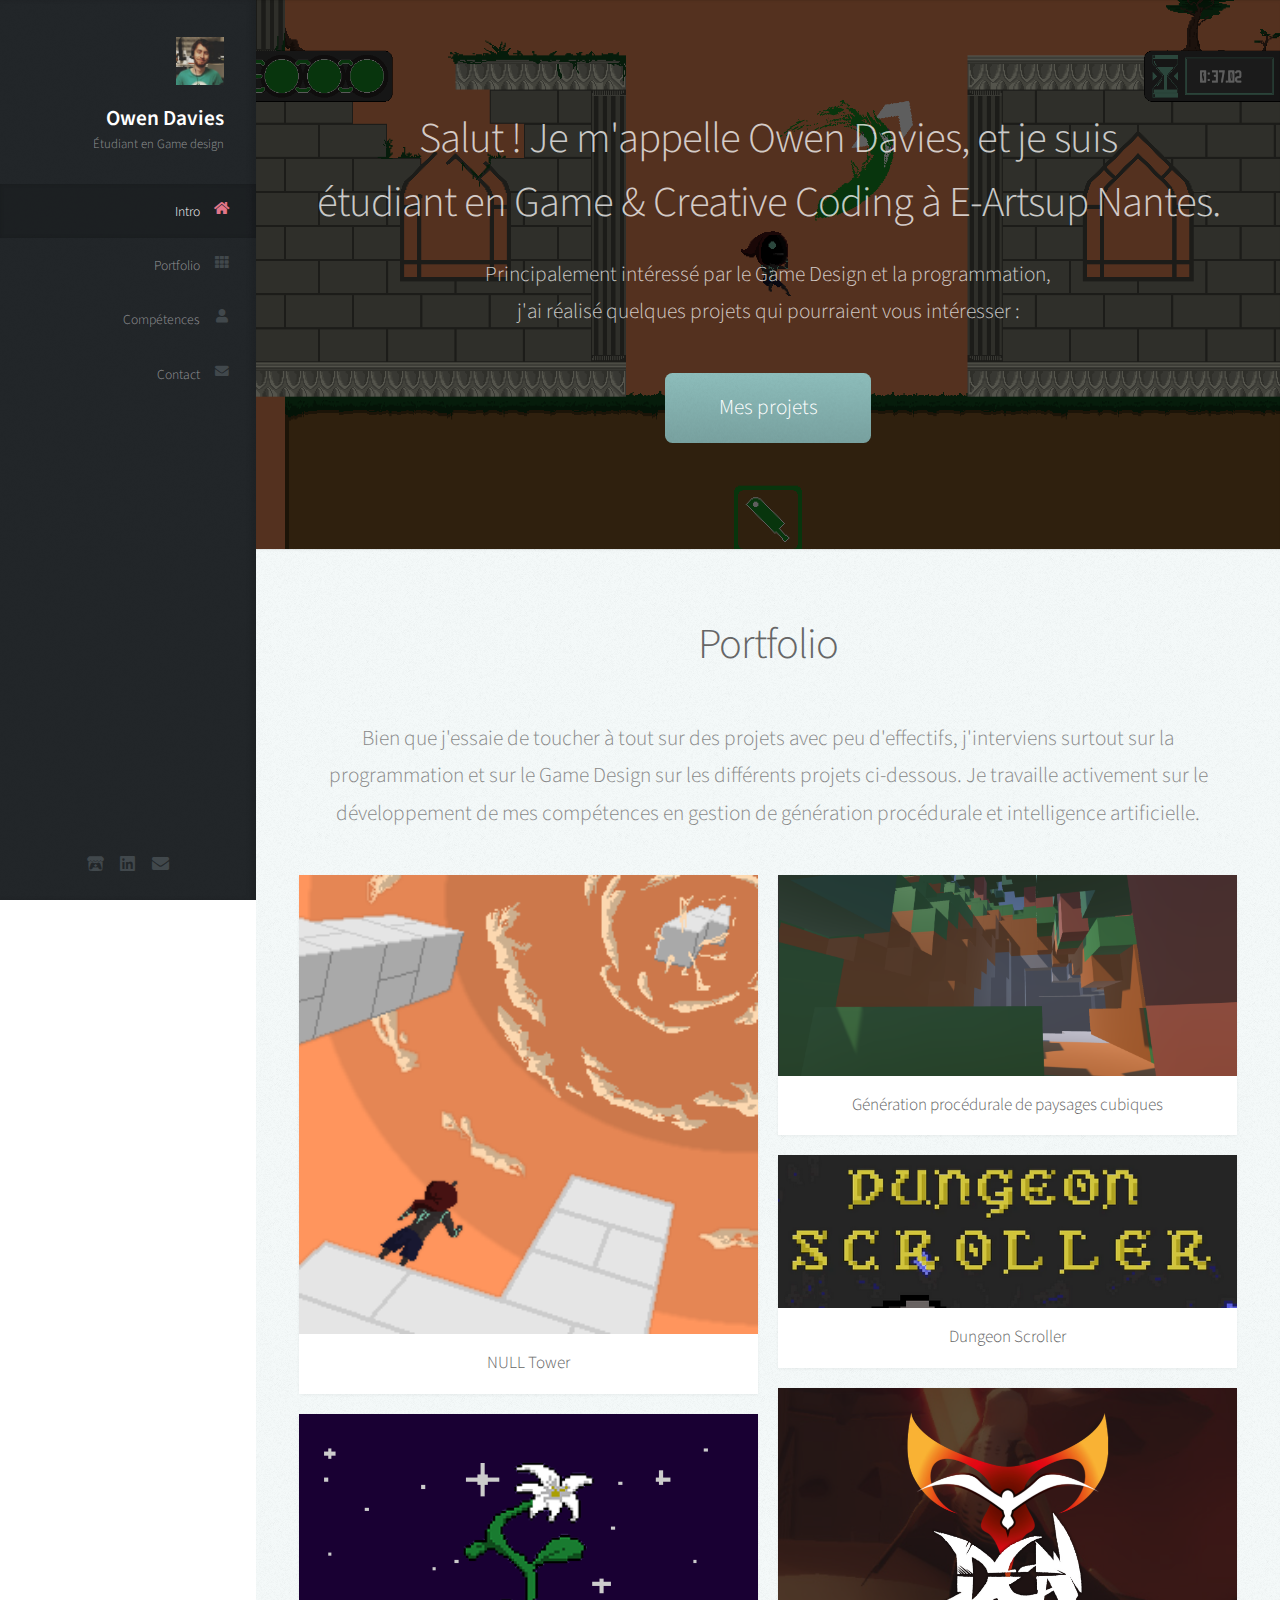
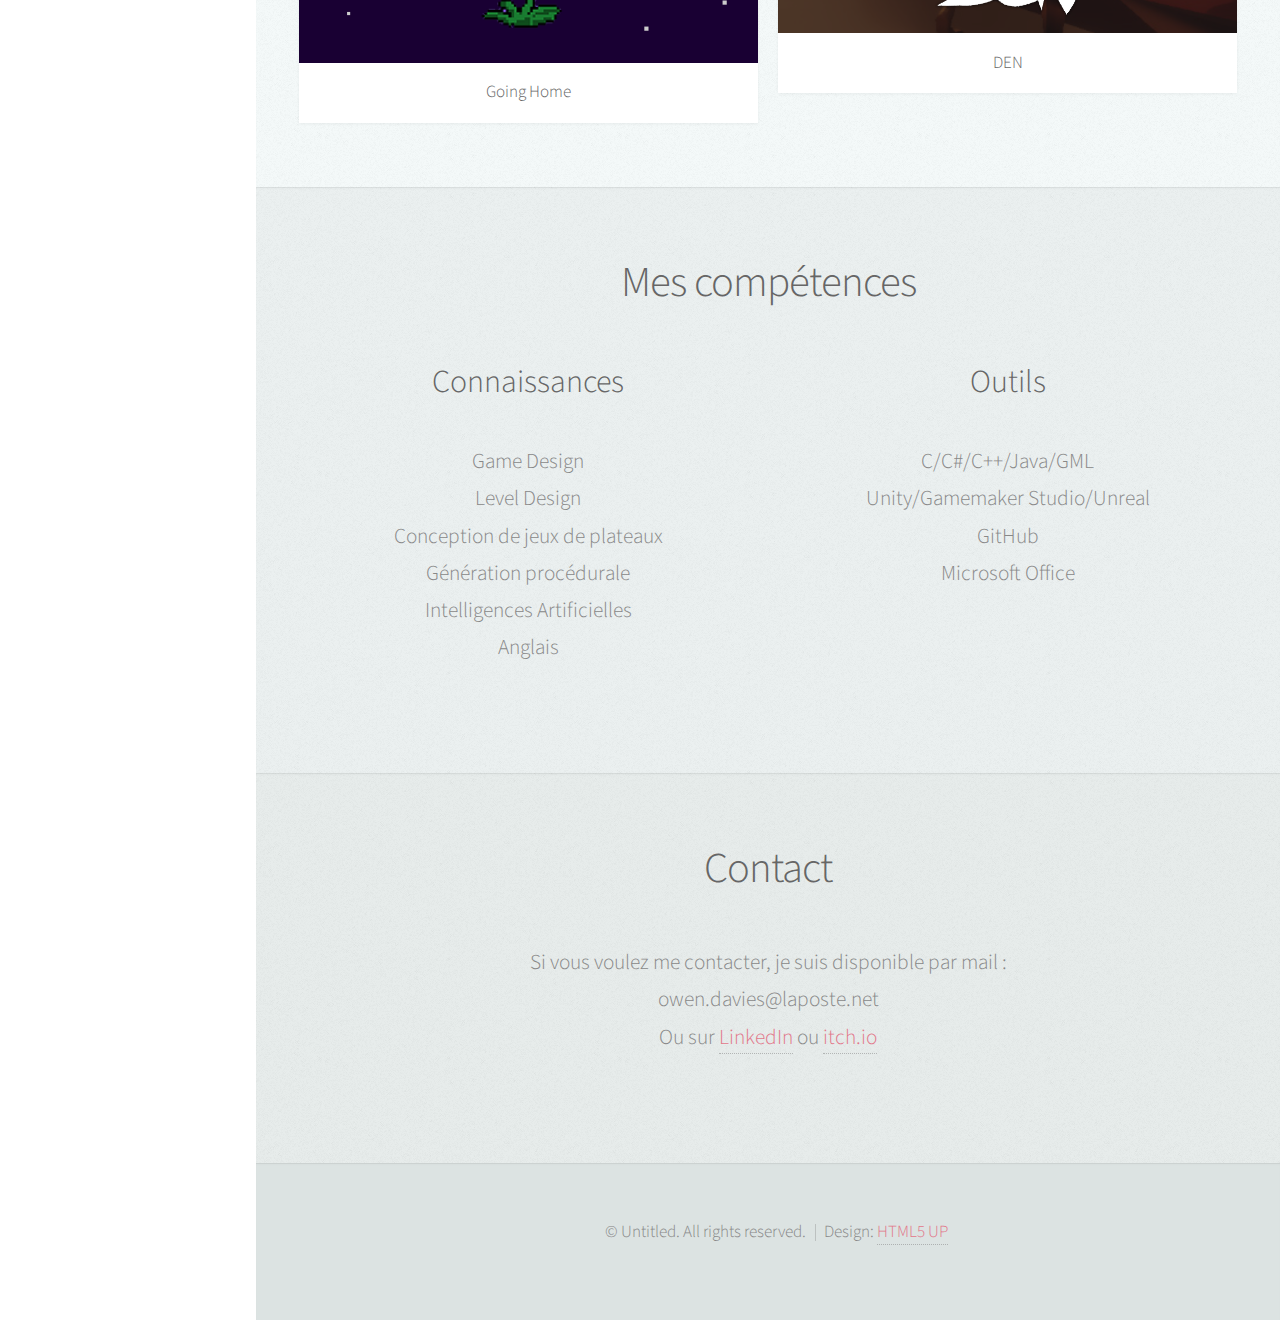
==== index.html @ 582a9fca "Test de commit" ====
<!DOCTYPE HTML>
<!--
	Prologue by HTML5 UP
	html5up.net | @ajlkn
	Free for personal and commercial use under the CCA 3.0 license (html5up.net/license)
-->
<html>
	<head>
		<title>Owen Davies</title>
		<meta charset="utf-8" />
		<meta name="viewport" content="width=device-width, initial-scale=1, user-scalable=no" />
		<link rel="stylesheet" href="assets/css/main.css" />
	</head>
	<body class="is-preload">

		<!-- Header -->
			<div id="header">

				<div class="top">

					<!-- Logo -->
						<div id="logo">
							<span class="image avatar48"><img src="images/avatar.jpg" alt="" /></span>
							<h1 id="title">Owen Davies</h1>
							<p>Étudiant en Game design</p>
						</div>

					<!-- Nav -->
						<nav id="nav">
							<ul>
								<li><a href="#top" id="top-link"><span class="icon solid fa-home">Intro</span></a></li>
								<li><a href="#portfolio" id="portfolio-link"><span class="icon solid fa-th">Portfolio</span></a></li>
								<li><a href="#about" id="about-link"><span class="icon solid fa-user">Compétences</span></a></li>
								<li><a href="#contact" id="contact-link"><span class="icon solid fa-envelope">Contact</span></a></li>
							</ul>
						</nav>

				</div>

				<div class="bottom">

					<!-- Social Icons -->
						<ul class="icons">
							<li><a href="https://scaelin.itch.io/" class="icon brands fa-itch-io"><span class="label">itch.io</span></a></li>
							<li><a href="https://www.linkedin.com/in/owen-davies-36aaa01a2/" class="icon brands fa-linkedin"><span class="label">LinkedIn</span></a></li>
							<li><a href="#contact" class="icon solid fa-envelope"><span class="label">Email</span></a></li>
						</ul>

				</div>

			</div>

		<!-- Main -->
			<div id="main">

				<!-- Intro -->
					<section id="top" class="one dark cover">
						<div class="container">

							<header>
								<h2 class="alt">Salut ! Je m'appelle Owen Davies, et je suis <br /> étudiant en Game & Creative Coding à E-Artsup Nantes.</h2>
								<p>Principalement intéressé par le Game Design et la programmation, <br />
								j'ai réalisé quelques projets qui pourraient vous intéresser :</p>
							</header>

							<footer>
								<a href="#portfolio" class="button scrolly">Mes projets</a>
							</footer>

						</div>
					</section>

				<!-- Portfolio -->
					<section id="portfolio" class="two">
						<div class="container">

							<header>
								<h2>Portfolio</h2>
							</header>

							<p>Bien que j'essaie de toucher à tout sur des projets avec peu d'effectifs, j'interviens surtout sur la programmation et sur le Game Design sur les différents projets ci-dessous. Je travaille activement sur le développement de mes compétences en gestion de génération procédurale et intelligence artificielle.</p>

							<div class="row">
								<div class="col-6 col-12-mobile">
									<article class="item">
										<a href="nulltower.html" class="image fit"><img src="images/ntp.png" alt="" /></a>
										<header>
											<h3>NULL Tower</h3>
										</header>
									</article>
									<article class="item">
										<a href="goinghome.html" class="image fit"><img src="images/goinghomemain.png" alt="" /></a>
										<header>
											<h3>Going Home</h3>
										</header>
									</article>
								</div>
								<div class="col-6 col-12-mobile">
									<article class="item">
										<a href="procgen.html" class="image fit"><img src="images/procgen/final3.png" alt="" /></a>
										<header>
											<h3>Génération procédurale de paysages cubiques</h3>
										</header>
									</article>
									<article class="item">
										<a href="dungeonscroller.html#" class="image fit"><img src="images/dungeonscrollermain.png" alt="" /></a>
										<header>
											<h3>Dungeon Scroller</h3>
										</header>
									</article>
									<article class="item">
										<a href="den.html" class="image fit"><img src="images/den/den title.png" alt="" /></a>
										<header>
											<h3>DEN</h3>
										</header>
									</article>
								</div>
							</div>

						</div>
					</section>

				<!-- About Me -->
					<section id="about" class="three">
						<div class="container">

							<header>
								<h2>Mes compétences</h2>
							</header>

							<div class="row">
								<div class="col-6 col-12-mobile">
									<h3>Connaissances</h3>
									<br />
									<p>
										Game Design
										<br />
										Level Design
										<br />
										Conception de jeux de plateaux
										<br />
										Génération procédurale
										<br />
										Intelligences Artificielles
										<br />
										Anglais
									</p>

								</div>
								<div class="col-6 col-12-mobile">
									<h3>Outils</h3>
									<br />
									<p>
										C/C#/C++/Java/GML
										<br />
										Unity/Gamemaker Studio/Unreal
										<br />
										GitHub
										<br />
										Microsoft Office
									</p>

								</div>
							</div>

							
						</div>
					</section>

				<!-- Contact -->
					<section id="contact" class="four">
						<div class="container">

							<header>
								<h2>Contact</h2>
							</header>

							<p>Si vous voulez me contacter, je suis disponible par mail :
								<br />
								owen.davies@laposte.net
								<br />
								Ou sur <a href="https://www.linkedin.com/in/owen-davies-36aaa01a2/">LinkedIn</a> ou <a href="https://scaelin.itch.io/">itch.io</a>
							</p>

						</div>
					</section>

			</div>

		<!-- Footer -->
			<div id="footer">

				<!-- Copyright -->
					<ul class="copyright">
						<li>&copy; Untitled. All rights reserved.</li><li>Design: <a href="http://html5up.net">HTML5 UP</a></li>
					</ul>

			</div>

		<!-- Scripts -->
			<script src="assets/js/jquery.min.js"></script>
			<script src="assets/js/jquery.scrolly.min.js"></script>
			<script src="assets/js/jquery.scrollex.min.js"></script>
			<script src="assets/js/browser.min.js"></script>
			<script src="assets/js/breakpoints.min.js"></script>
			<script src="assets/js/util.js"></script>
			<script src="assets/js/main.js"></script>

	</body>
</html>
---- assets/css/main.css ----
@import url("fontawesome-all.min.css");
@import url("https://fonts.googleapis.com/css?family=Source+Sans+Pro:300,300italic,400,600");

/*
	Prologue by HTML5 UP
	html5up.net | @ajlkn
	Free for personal and commercial use under the CCA 3.0 license (html5up.net/license)
*/

html, body, div, span, applet, object,
iframe, h1, h2, h3, h4, h5, h6, p, blockquote,
pre, a, abbr, acronym, address, big, cite,
code, del, dfn, em, img, ins, kbd, q, s, samp,
small, strike, strong, sub, sup, tt, var, b,
u, i, center, dl, dt, dd, ol, ul, li, fieldset,
form, label, legend, table, caption, tbody,
tfoot, thead, tr, th, td, article, aside,
canvas, details, embed, figure, figcaption,
footer, header, hgroup, menu, nav, output, ruby,
section, summary, time, mark, audio, video {
	margin: 0;
	padding: 0;
	border: 0;
	font-size: 100%;
	font: inherit;
	vertical-align: baseline;}

article, aside, details, figcaption, figure,
footer, header, hgroup, menu, nav, section {
	display: block;}

body {
	line-height: 1;
}

ol, ul {
	list-style: none;
}

blockquote, q {
	quotes: none;
}

	blockquote:before, blockquote:after, q:before, q:after {
		content: '';
		content: none;
	}

table {
	border-collapse: collapse;
	border-spacing: 0;
}

body {
	-webkit-text-size-adjust: none;
}

mark {
	background-color: transparent;
	color: inherit;
}

input::-moz-focus-inner {
	border: 0;
	padding: 0;
}

input, select, textarea {
	-moz-appearance: none;
	-webkit-appearance: none;
	-ms-appearance: none;
	appearance: none;
}

/* Basic */

	html {
		box-sizing: border-box;
	}

	*, *:before, *:after {
		box-sizing: inherit;
	}

	body {
		background: #fff;
		font-family: 'Source Sans Pro', sans-serif;
		font-size: 19pt;
		font-weight: 300;
		line-height: 1.75em;
		color: #888;
	}

		body.is-preload *, body.is-preload *:before, body.is-preload *:after {
			-moz-animation: none !important;
			-webkit-animation: none !important;
			-ms-animation: none !important;
			animation: none !important;
			-moz-transition: none !important;
			-webkit-transition: none !important;
			-ms-transition: none !important;
			transition: none !important;
		}

	input, textarea, select {
		font-family: 'Source Sans Pro', sans-serif;
		font-size: 19pt;
		font-weight: 300;
		line-height: 1.75em;
		color: #888;
	}

	h1, h2, h3, h4, h5, h6 {
		font-weight: 300;
		color: #666;
		line-height: 1.5em;
	}

	h1 a, h2 a, h3 a, h4 a, h5 a, h6 a {
		color: inherit;
		text-decoration: none;
	}

		h1 a strong, h2 a strong, h3 a strong, h4 a strong, h5 a strong, h6 a strong {
			color: #333;
		}

	h2 {
		font-size: 2em;
		letter-spacing: -1px;
	}

		h2.alt {
			color: #888;
		}

			h2.alt strong {
				color: #666;
			}

	h3 {
		font-size: 1.5em;
	}

	header {
		margin: 0 0 2em 0;
	}

		header > p {
			margin: 1em 0 0 0;
		}

	footer {
		margin: 2em 0 0 0;
	}

	strong, b {
		font-weight: 300;
		color: #666;
	}

	em, i {
		font-style: italic;
	}

	a {
		text-decoration: none;
		color: #E27689;
		border-bottom: dotted 1px rgba(128, 128, 128, 0.5);
		-moz-transition: color 0.35s ease-in-out, border-bottom-color 0.35s ease-in-out;
		-webkit-transition: color 0.35s ease-in-out, border-bottom-color 0.35s ease-in-out;
		-ms-transition: color 0.35s ease-in-out, border-bottom-color 0.35s ease-in-out;
		transition: color 0.35s ease-in-out, border-bottom-color 0.35s ease-in-out;
		outline: 0;
	}

		a:hover {
			color:  #d55a3f;
			border-bottom-color: rgba(255, 255, 255, 0);
		}

	sub {
		position: relative;
		top: 0.5em;
		font-size: 0.8em;
	}

	sup {
		position: relative;
		top: -0.5em;
		font-size: 0.8em;
	}

	hr {
		border: 0;
		border-top: solid 1px #ddd;
	}

	blockquote {
		border-left: solid 0.5em #ddd;
		padding: 1em 0 1em 2em;
		font-style: italic;
	}

	p, ul, ol, dl, table {
		margin-bottom: 2em;
	}

	br.clear {
		clear: both;
	}

/* Container */

	.container {
		margin: 0 auto;
		max-width: 100%;
		width: 1400px;
	}

		@media screen and (min-width: 961px) and (max-width: 1880px) {

			.container {
				width: 1200px;
			}

		}

		@media screen and (min-width: 961px) and (max-width: 1620px) {

			.container {
				width: 960px;
			}

		}

		@media screen and (min-width: 961px) and (max-width: 1320px) {

			.container {
				width: 100%;
			}

		}

		@media screen and (max-width: 960px) {

			.container {
				width: 100%;
			}

		}

		@media screen and (max-width: 736px) {

			.container {
				width: 100%;
			}

		}

/* Row */

	.row {
		display: flex;
		flex-wrap: wrap;
		box-sizing: border-box;
		align-items: stretch;
	}

		.row > * {
			box-sizing: border-box;
		}

		.row.gtr-uniform > * > :last-child {
			margin-bottom: 0;
		}

		.row.aln-left {
			justify-content: flex-start;
		}

		.row.aln-center {
			justify-content: center;
		}

		.row.aln-right {
			justify-content: flex-end;
		}

		.row.aln-top {
			align-items: flex-start;
		}

		.row.aln-middle {
			align-items: center;
		}

		.row.aln-bottom {
			align-items: flex-end;
		}

		.row > .imp {
			order: -1;
		}

		.row > .col-1 {
			width: 8.33333%;
		}

		.row > .off-1 {
			margin-left: 8.33333%;
		}

		.row > .col-2 {
			width: 16.66667%;
		}

		.row > .off-2 {
			margin-left: 16.66667%;
		}

		.row > .col-3 {
			width: 25%;
		}

		.row > .off-3 {
			margin-left: 25%;
		}

		.row > .col-4 {
			width: 33.33333%;
		}

		.row > .off-4 {
			margin-left: 33.33333%;
		}

		.row > .col-5 {
			width: 41.66667%;
		}

		.row > .off-5 {
			margin-left: 41.66667%;
		}

		.row > .col-6 {
			width: 50%;
		}

		.row > .off-6 {
			margin-left: 50%;
		}

		.row > .col-7 {
			width: 58.33333%;
		}

		.row > .off-7 {
			margin-left: 58.33333%;
		}

		.row > .col-8 {
			width: 66.66667%;
		}

		.row > .off-8 {
			margin-left: 66.66667%;
		}

		.row > .col-9 {
			width: 75%;
		}

		.row > .off-9 {
			margin-left: 75%;
		}

		.row > .col-10 {
			width: 83.33333%;
		}

		.row > .off-10 {
			margin-left: 83.33333%;
		}

		.row > .col-11 {
			width: 91.66667%;
		}

		.row > .off-11 {
			margin-left: 91.66667%;
		}

		.row > .col-12 {
			width: 100%;
		}

		.row > .off-12 {
			margin-left: 100%;
		}

		.row.gtr-0 {
			margin-top: 0px;
			margin-left: 0px;
		}

			.row.gtr-0 > * {
				padding: 0px 0 0 0px;
			}

			.row.gtr-0.gtr-uniform {
				margin-top: 0px;
			}

				.row.gtr-0.gtr-uniform > * {
					padding-top: 0px;
				}

		.row.gtr-25 {
			margin-top: -10px;
			margin-left: -10px;
		}

			.row.gtr-25 > * {
				padding: 10px 0 0 10px;
			}

			.row.gtr-25.gtr-uniform {
				margin-top: -10px;
			}

				.row.gtr-25.gtr-uniform > * {
					padding-top: 10px;
				}

		.row.gtr-50 {
			margin-top: -20px;
			margin-left: -20px;
		}

			.row.gtr-50 > * {
				padding: 20px 0 0 20px;
			}

			.row.gtr-50.gtr-uniform {
				margin-top: -20px;
			}

				.row.gtr-50.gtr-uniform > * {
					padding-top: 20px;
				}

		.row {
			margin-top: -40px;
			margin-left: -40px;
		}

			.row > * {
				padding: 40px 0 0 40px;
			}

			.row.gtr-uniform {
				margin-top: -40px;
			}

				.row.gtr-uniform > * {
					padding-top: 40px;
				}

		.row.gtr-150 {
			margin-top: -60px;
			margin-left: -60px;
		}

			.row.gtr-150 > * {
				padding: 60px 0 0 60px;
			}

			.row.gtr-150.gtr-uniform {
				margin-top: -60px;
			}

				.row.gtr-150.gtr-uniform > * {
					padding-top: 60px;
				}

		.row.gtr-200 {
			margin-top: -80px;
			margin-left: -80px;
		}

			.row.gtr-200 > * {
				padding: 80px 0 0 80px;
			}

			.row.gtr-200.gtr-uniform {
				margin-top: -80px;
			}

				.row.gtr-200.gtr-uniform > * {
					padding-top: 80px;
				}

		@media screen and (min-width: 961px) and (max-width: 1880px) {

			.row {
				display: flex;
				flex-wrap: wrap;
				box-sizing: border-box;
				align-items: stretch;
			}

				.row > * {
					box-sizing: border-box;
				}

				.row.gtr-uniform > * > :last-child {
					margin-bottom: 0;
				}

				.row.aln-left {
					justify-content: flex-start;
				}

				.row.aln-center {
					justify-content: center;
				}

				.row.aln-right {
					justify-content: flex-end;
				}

				.row.aln-top {
					align-items: flex-start;
				}

				.row.aln-middle {
					align-items: center;
				}

				.row.aln-bottom {
					align-items: flex-end;
				}

				.row > .imp-wide {
					order: -1;
				}

				.row > .col-1-wide {
					width: 8.33333%;
				}

				.row > .off-1-wide {
					margin-left: 8.33333%;
				}

				.row > .col-2-wide {
					width: 16.66667%;
				}

				.row > .off-2-wide {
					margin-left: 16.66667%;
				}

				.row > .col-3-wide {
					width: 25%;
				}

				.row > .off-3-wide {
					margin-left: 25%;
				}

				.row > .col-4-wide {
					width: 33.33333%;
				}

				.row > .off-4-wide {
					margin-left: 33.33333%;
				}

				.row > .col-5-wide {
					width: 41.66667%;
				}

				.row > .off-5-wide {
					margin-left: 41.66667%;
				}

				.row > .col-6-wide {
					width: 50%;
				}

				.row > .off-6-wide {
					margin-left: 50%;
				}

				.row > .col-7-wide {
					width: 58.33333%;
				}

				.row > .off-7-wide {
					margin-left: 58.33333%;
				}

				.row > .col-8-wide {
					width: 66.66667%;
				}

				.row > .off-8-wide {
					margin-left: 66.66667%;
				}

				.row > .col-9-wide {
					width: 75%;
				}

				.row > .off-9-wide {
					margin-left: 75%;
				}

				.row > .col-10-wide {
					width: 83.33333%;
				}

				.row > .off-10-wide {
					margin-left: 83.33333%;
				}

				.row > .col-11-wide {
					width: 91.66667%;
				}

				.row > .off-11-wide {
					margin-left: 91.66667%;
				}

				.row > .col-12-wide {
					width: 100%;
				}

				.row > .off-12-wide {
					margin-left: 100%;
				}

				.row.gtr-0 {
					margin-top: 0px;
					margin-left: 0px;
				}

					.row.gtr-0 > * {
						padding: 0px 0 0 0px;
					}

					.row.gtr-0.gtr-uniform {
						margin-top: 0px;
					}

						.row.gtr-0.gtr-uniform > * {
							padding-top: 0px;
						}

				.row.gtr-25 {
					margin-top: -10px;
					margin-left: -10px;
				}

					.row.gtr-25 > * {
						padding: 10px 0 0 10px;
					}

					.row.gtr-25.gtr-uniform {
						margin-top: -10px;
					}

						.row.gtr-25.gtr-uniform > * {
							padding-top: 10px;
						}

				.row.gtr-50 {
					margin-top: -20px;
					margin-left: -20px;
				}

					.row.gtr-50 > * {
						padding: 20px 0 0 20px;
					}

					.row.gtr-50.gtr-uniform {
						margin-top: -20px;
					}

						.row.gtr-50.gtr-uniform > * {
							padding-top: 20px;
						}

				.row {
					margin-top: -40px;
					margin-left: -40px;
				}

					.row > * {
						padding: 40px 0 0 40px;
					}

					.row.gtr-uniform {
						margin-top: -40px;
					}

						.row.gtr-uniform > * {
							padding-top: 40px;
						}

				.row.gtr-150 {
					margin-top: -60px;
					margin-left: -60px;
				}

					.row.gtr-150 > * {
						padding: 60px 0 0 60px;
					}

					.row.gtr-150.gtr-uniform {
						margin-top: -60px;
					}

						.row.gtr-150.gtr-uniform > * {
							padding-top: 60px;
						}

				.row.gtr-200 {
					margin-top: -80px;
					margin-left: -80px;
				}

					.row.gtr-200 > * {
						padding: 80px 0 0 80px;
					}

					.row.gtr-200.gtr-uniform {
						margin-top: -80px;
					}

						.row.gtr-200.gtr-uniform > * {
							padding-top: 80px;
						}

		}

		@media screen and (min-width: 961px) and (max-width: 1620px) {

			.row {
				display: flex;
				flex-wrap: wrap;
				box-sizing: border-box;
				align-items: stretch;
			}

				.row > * {
					box-sizing: border-box;
				}

				.row.gtr-uniform > * > :last-child {
					margin-bottom: 0;
				}

				.row.aln-left {
					justify-content: flex-start;
				}

				.row.aln-center {
					justify-content: center;
				}

				.row.aln-right {
					justify-content: flex-end;
				}

				.row.aln-top {
					align-items: flex-start;
				}

				.row.aln-middle {
					align-items: center;
				}

				.row.aln-bottom {
					align-items: flex-end;
				}

				.row > .imp-normal {
					order: -1;
				}

				.row > .col-1-normal {
					width: 8.33333%;
				}

				.row > .off-1-normal {
					margin-left: 8.33333%;
				}

				.row > .col-2-normal {
					width: 16.66667%;
				}

				.row > .off-2-normal {
					margin-left: 16.66667%;
				}

				.row > .col-3-normal {
					width: 25%;
				}

				.row > .off-3-normal {
					margin-left: 25%;
				}

				.row > .col-4-normal {
					width: 33.33333%;
				}

				.row > .off-4-normal {
					margin-left: 33.33333%;
				}

				.row > .col-5-normal {
					width: 41.66667%;
				}

				.row > .off-5-normal {
					margin-left: 41.66667%;
				}

				.row > .col-6-normal {
					width: 50%;
				}

				.row > .off-6-normal {
					margin-left: 50%;
				}

				.row > .col-7-normal {
					width: 58.33333%;
				}

				.row > .off-7-normal {
					margin-left: 58.33333%;
				}

				.row > .col-8-normal {
					width: 66.66667%;
				}

				.row > .off-8-normal {
					margin-left: 66.66667%;
				}

				.row > .col-9-normal {
					width: 75%;
				}

				.row > .off-9-normal {
					margin-left: 75%;
				}

				.row > .col-10-normal {
					width: 83.33333%;
				}

				.row > .off-10-normal {
					margin-left: 83.33333%;
				}

				.row > .col-11-normal {
					width: 91.66667%;
				}

				.row > .off-11-normal {
					margin-left: 91.66667%;
				}

				.row > .col-12-normal {
					width: 100%;
				}

				.row > .off-12-normal {
					margin-left: 100%;
				}

				.row.gtr-0 {
					margin-top: 0px;
					margin-left: 0px;
				}

					.row.gtr-0 > * {
						padding: 0px 0 0 0px;
					}

					.row.gtr-0.gtr-uniform {
						margin-top: 0px;
					}

						.row.gtr-0.gtr-uniform > * {
							padding-top: 0px;
						}

				.row.gtr-25 {
					margin-top: -10px;
					margin-left: -10px;
				}

					.row.gtr-25 > * {
						padding: 10px 0 0 10px;
					}

					.row.gtr-25.gtr-uniform {
						margin-top: -10px;
					}

						.row.gtr-25.gtr-uniform > * {
							padding-top: 10px;
						}

				.row.gtr-50 {
					margin-top: -20px;
					margin-left: -20px;
				}

					.row.gtr-50 > * {
						padding: 20px 0 0 20px;
					}

					.row.gtr-50.gtr-uniform {
						margin-top: -20px;
					}

						.row.gtr-50.gtr-uniform > * {
							padding-top: 20px;
						}

				.row {
					margin-top: -40px;
					margin-left: -40px;
				}

					.row > * {
						padding: 40px 0 0 40px;
					}

					.row.gtr-uniform {
						margin-top: -40px;
					}

						.row.gtr-uniform > * {
							padding-top: 40px;
						}

				.row.gtr-150 {
					margin-top: -60px;
					margin-left: -60px;
				}

					.row.gtr-150 > * {
						padding: 60px 0 0 60px;
					}

					.row.gtr-150.gtr-uniform {
						margin-top: -60px;
					}

						.row.gtr-150.gtr-uniform > * {
							padding-top: 60px;
						}

				.row.gtr-200 {
					margin-top: -80px;
					margin-left: -80px;
				}

					.row.gtr-200 > * {
						padding: 80px 0 0 80px;
					}

					.row.gtr-200.gtr-uniform {
						margin-top: -80px;
					}

						.row.gtr-200.gtr-uniform > * {
							padding-top: 80px;
						}

		}

		@media screen and (min-width: 961px) and (max-width: 1320px) {

			.row {
				display: flex;
				flex-wrap: wrap;
				box-sizing: border-box;
				align-items: stretch;
			}

				.row > * {
					box-sizing: border-box;
				}

				.row.gtr-uniform > * > :last-child {
					margin-bottom: 0;
				}

				.row.aln-left {
					justify-content: flex-start;
				}

				.row.aln-center {
					justify-content: center;
				}

				.row.aln-right {
					justify-content: flex-end;
				}

				.row.aln-top {
					align-items: flex-start;
				}

				.row.aln-middle {
					align-items: center;
				}

				.row.aln-bottom {
					align-items: flex-end;
				}

				.row > .imp-narrow {
					order: -1;
				}

				.row > .col-1-narrow {
					width: 8.33333%;
				}

				.row > .off-1-narrow {
					margin-left: 8.33333%;
				}

				.row > .col-2-narrow {
					width: 16.66667%;
				}

				.row > .off-2-narrow {
					margin-left: 16.66667%;
				}

				.row > .col-3-narrow {
					width: 25%;
				}

				.row > .off-3-narrow {
					margin-left: 25%;
				}

				.row > .col-4-narrow {
					width: 33.33333%;
				}

				.row > .off-4-narrow {
					margin-left: 33.33333%;
				}

				.row > .col-5-narrow {
					width: 41.66667%;
				}

				.row > .off-5-narrow {
					margin-left: 41.66667%;
				}

				.row > .col-6-narrow {
					width: 50%;
				}

				.row > .off-6-narrow {
					margin-left: 50%;
				}

				.row > .col-7-narrow {
					width: 58.33333%;
				}

				.row > .off-7-narrow {
					margin-left: 58.33333%;
				}

				.row > .col-8-narrow {
					width: 66.66667%;
				}

				.row > .off-8-narrow {
					margin-left: 66.66667%;
				}

				.row > .col-9-narrow {
					width: 75%;
				}

				.row > .off-9-narrow {
					margin-left: 75%;
				}

				.row > .col-10-narrow {
					width: 83.33333%;
				}

				.row > .off-10-narrow {
					margin-left: 83.33333%;
				}

				.row > .col-11-narrow {
					width: 91.66667%;
				}

				.row > .off-11-narrow {
					margin-left: 91.66667%;
				}

				.row > .col-12-narrow {
					width: 100%;
				}

				.row > .off-12-narrow {
					margin-left: 100%;
				}

				.row.gtr-0 {
					margin-top: 0px;
					margin-left: 0px;
				}

					.row.gtr-0 > * {
						padding: 0px 0 0 0px;
					}

					.row.gtr-0.gtr-uniform {
						margin-top: 0px;
					}

						.row.gtr-0.gtr-uniform > * {
							padding-top: 0px;
						}

				.row.gtr-25 {
					margin-top: -5px;
					margin-left: -5px;
				}

					.row.gtr-25 > * {
						padding: 5px 0 0 5px;
					}

					.row.gtr-25.gtr-uniform {
						margin-top: -5px;
					}

						.row.gtr-25.gtr-uniform > * {
							padding-top: 5px;
						}

				.row.gtr-50 {
					margin-top: -10px;
					margin-left: -10px;
				}

					.row.gtr-50 > * {
						padding: 10px 0 0 10px;
					}

					.row.gtr-50.gtr-uniform {
						margin-top: -10px;
					}

						.row.gtr-50.gtr-uniform > * {
							padding-top: 10px;
						}

				.row {
					margin-top: -20px;
					margin-left: -20px;
				}

					.row > * {
						padding: 20px 0 0 20px;
					}

					.row.gtr-uniform {
						margin-top: -20px;
					}

						.row.gtr-uniform > * {
							padding-top: 20px;
						}

				.row.gtr-150 {
					margin-top: -30px;
					margin-left: -30px;
				}

					.row.gtr-150 > * {
						padding: 30px 0 0 30px;
					}

					.row.gtr-150.gtr-uniform {
						margin-top: -30px;
					}

						.row.gtr-150.gtr-uniform > * {
							padding-top: 30px;
						}

				.row.gtr-200 {
					margin-top: -40px;
					margin-left: -40px;
				}

					.row.gtr-200 > * {
						padding: 40px 0 0 40px;
					}

					.row.gtr-200.gtr-uniform {
						margin-top: -40px;
					}

						.row.gtr-200.gtr-uniform > * {
							padding-top: 40px;
						}

		}

		@media screen and (max-width: 960px) {

			.row {
				display: flex;
				flex-wrap: wrap;
				box-sizing: border-box;
				align-items: stretch;
			}

				.row > * {
					box-sizing: border-box;
				}

				.row.gtr-uniform > * > :last-child {
					margin-bottom: 0;
				}

				.row.aln-left {
					justify-content: flex-start;
				}

				.row.aln-center {
					justify-content: center;
				}

				.row.aln-right {
					justify-content: flex-end;
				}

				.row.aln-top {
					align-items: flex-start;
				}

				.row.aln-middle {
					align-items: center;
				}

				.row.aln-bottom {
					align-items: flex-end;
				}

				.row > .imp-narrower {
					order: -1;
				}

				.row > .col-1-narrower {
					width: 8.33333%;
				}

				.row > .off-1-narrower {
					margin-left: 8.33333%;
				}

				.row > .col-2-narrower {
					width: 16.66667%;
				}

				.row > .off-2-narrower {
					margin-left: 16.66667%;
				}

				.row > .col-3-narrower {
					width: 25%;
				}

				.row > .off-3-narrower {
					margin-left: 25%;
				}

				.row > .col-4-narrower {
					width: 33.33333%;
				}

				.row > .off-4-narrower {
					margin-left: 33.33333%;
				}

				.row > .col-5-narrower {
					width: 41.66667%;
				}

				.row > .off-5-narrower {
					margin-left: 41.66667%;
				}

				.row > .col-6-narrower {
					width: 50%;
				}

				.row > .off-6-narrower {
					margin-left: 50%;
				}

				.row > .col-7-narrower {
					width: 58.33333%;
				}

				.row > .off-7-narrower {
					margin-left: 58.33333%;
				}

				.row > .col-8-narrower {
					width: 66.66667%;
				}

				.row > .off-8-narrower {
					margin-left: 66.66667%;
				}

				.row > .col-9-narrower {
					width: 75%;
				}

				.row > .off-9-narrower {
					margin-left: 75%;
				}

				.row > .col-10-narrower {
					width: 83.33333%;
				}

				.row > .off-10-narrower {
					margin-left: 83.33333%;
				}

				.row > .col-11-narrower {
					width: 91.66667%;
				}

				.row > .off-11-narrower {
					margin-left: 91.66667%;
				}

				.row > .col-12-narrower {
					width: 100%;
				}

				.row > .off-12-narrower {
					margin-left: 100%;
				}

				.row.gtr-0 {
					margin-top: 0px;
					margin-left: 0px;
				}

					.row.gtr-0 > * {
						padding: 0px 0 0 0px;
					}

					.row.gtr-0.gtr-uniform {
						margin-top: 0px;
					}

						.row.gtr-0.gtr-uniform > * {
							padding-top: 0px;
						}

				.row.gtr-25 {
					margin-top: -5px;
					margin-left: -5px;
				}

					.row.gtr-25 > * {
						padding: 5px 0 0 5px;
					}

					.row.gtr-25.gtr-uniform {
						margin-top: -5px;
					}

						.row.gtr-25.gtr-uniform > * {
							padding-top: 5px;
						}

				.row.gtr-50 {
					margin-top: -10px;
					margin-left: -10px;
				}

					.row.gtr-50 > * {
						padding: 10px 0 0 10px;
					}

					.row.gtr-50.gtr-uniform {
						margin-top: -10px;
					}

						.row.gtr-50.gtr-uniform > * {
							padding-top: 10px;
						}

				.row {
					margin-top: -20px;
					margin-left: -20px;
				}

					.row > * {
						padding: 20px 0 0 20px;
					}

					.row.gtr-uniform {
						margin-top: -20px;
					}

						.row.gtr-uniform > * {
							padding-top: 20px;
						}

				.row.gtr-150 {
					margin-top: -30px;
					margin-left: -30px;
				}

					.row.gtr-150 > * {
						padding: 30px 0 0 30px;
					}

					.row.gtr-150.gtr-uniform {
						margin-top: -30px;
					}

						.row.gtr-150.gtr-uniform > * {
							padding-top: 30px;
						}

				.row.gtr-200 {
					margin-top: -40px;
					margin-left: -40px;
				}

					.row.gtr-200 > * {
						padding: 40px 0 0 40px;
					}

					.row.gtr-200.gtr-uniform {
						margin-top: -40px;
					}

						.row.gtr-200.gtr-uniform > * {
							padding-top: 40px;
						}

		}

		@media screen and (max-width: 736px) {

			.row {
				display: flex;
				flex-wrap: wrap;
				box-sizing: border-box;
				align-items: stretch;
			}

				.row > * {
					box-sizing: border-box;
				}

				.row.gtr-uniform > * > :last-child {
					margin-bottom: 0;
				}

				.row.aln-left {
					justify-content: flex-start;
				}

				.row.aln-center {
					justify-content: center;
				}

				.row.aln-right {
					justify-content: flex-end;
				}

				.row.aln-top {
					align-items: flex-start;
				}

				.row.aln-middle {
					align-items: center;
				}

				.row.aln-bottom {
					align-items: flex-end;
				}

				.row > .imp-mobile {
					order: -1;
				}

				.row > .col-1-mobile {
					width: 8.33333%;
				}

				.row > .off-1-mobile {
					margin-left: 8.33333%;
				}

				.row > .col-2-mobile {
					width: 16.66667%;
				}

				.row > .off-2-mobile {
					margin-left: 16.66667%;
				}

				.row > .col-3-mobile {
					width: 25%;
				}

				.row > .off-3-mobile {
					margin-left: 25%;
				}

				.row > .col-4-mobile {
					width: 33.33333%;
				}

				.row > .off-4-mobile {
					margin-left: 33.33333%;
				}

				.row > .col-5-mobile {
					width: 41.66667%;
				}

				.row > .off-5-mobile {
					margin-left: 41.66667%;
				}

				.row > .col-6-mobile {
					width: 50%;
				}

				.row > .off-6-mobile {
					margin-left: 50%;
				}

				.row > .col-7-mobile {
					width: 58.33333%;
				}

				.row > .off-7-mobile {
					margin-left: 58.33333%;
				}

				.row > .col-8-mobile {
					width: 66.66667%;
				}

				.row > .off-8-mobile {
					margin-left: 66.66667%;
				}

				.row > .col-9-mobile {
					width: 75%;
				}

				.row > .off-9-mobile {
					margin-left: 75%;
				}

				.row > .col-10-mobile {
					width: 83.33333%;
				}

				.row > .off-10-mobile {
					margin-left: 83.33333%;
				}

				.row > .col-11-mobile {
					width: 91.66667%;
				}

				.row > .off-11-mobile {
					margin-left: 91.66667%;
				}

				.row > .col-12-mobile {
					width: 100%;
				}

				.row > .off-12-mobile {
					margin-left: 100%;
				}

				.row.gtr-0 {
					margin-top: 0px;
					margin-left: 0px;
				}

					.row.gtr-0 > * {
						padding: 0px 0 0 0px;
					}

					.row.gtr-0.gtr-uniform {
						margin-top: 0px;
					}

						.row.gtr-0.gtr-uniform > * {
							padding-top: 0px;
						}

				.row.gtr-25 {
					margin-top: -5px;
					margin-left: -5px;
				}

					.row.gtr-25 > * {
						padding: 5px 0 0 5px;
					}

					.row.gtr-25.gtr-uniform {
						margin-top: -5px;
					}

						.row.gtr-25.gtr-uniform > * {
							padding-top: 5px;
						}

				.row.gtr-50 {
					margin-top: -10px;
					margin-left: -10px;
				}

					.row.gtr-50 > * {
						padding: 10px 0 0 10px;
					}

					.row.gtr-50.gtr-uniform {
						margin-top: -10px;
					}

						.row.gtr-50.gtr-uniform > * {
							padding-top: 10px;
						}

				.row {
					margin-top: -20px;
					margin-left: -20px;
				}

					.row > * {
						padding: 20px 0 0 20px;
					}

					.row.gtr-uniform {
						margin-top: -20px;
					}

						.row.gtr-uniform > * {
							padding-top: 20px;
						}

				.row.gtr-150 {
					margin-top: -30px;
					margin-left: -30px;
				}

					.row.gtr-150 > * {
						padding: 30px 0 0 30px;
					}

					.row.gtr-150.gtr-uniform {
						margin-top: -30px;
					}

						.row.gtr-150.gtr-uniform > * {
							padding-top: 30px;
						}

				.row.gtr-200 {
					margin-top: -40px;
					margin-left: -40px;
				}

					.row.gtr-200 > * {
						padding: 40px 0 0 40px;
					}

					.row.gtr-200.gtr-uniform {
						margin-top: -40px;
					}

						.row.gtr-200.gtr-uniform > * {
							padding-top: 40px;
						}

		}

/* Sections/Article */

	section, article {
		margin-bottom: 3em;
	}

		section > :last-child,
		section > .container, section:last-child, article > :last-child,
		article > .container, article:last-child {
			margin-bottom: 0;
		}

		.row > section, .row > article {
			margin-bottom: 0;
		}

/* Image */

	.image {
		display: inline-block;
		border: 0;
	}

		.image img {
			display: block;
			width: 100%;
		}

		.image.avatar48 {
			width: 48px;
			height: 48px;
			background: #f00;
		}

			.image.avatar48 img {
				width: 48px;
				height: 48px;
			}

		.image.fit {
			display: block;
			width: 100%;
		}

		.image.featured {
			display: block;
			width: 100%;
			margin: 0 0 2em 0;
		}

		.image.left {
			float: left;
			margin: 0 2em 2em 0;
		}

		.image.centered {
			display: block;
			margin: 0 0 2em 0;
		}

			.image.centered img {
				margin: 0 auto;
				width: auto;
			}

/* List */

	ul {
		list-style: disc;
		padding-left: 1em;
	}

		ul li {
			padding-left: 0.5em;
		}

	ol {
		list-style: decimal;
		padding-left: 1.25em;
	}

		ol li {
			padding-left: 0.25em;
		}

/* Icons */

	ul.icons {
		cursor: default;
		list-style: none;
		padding-left: 0;
	}

		ul.icons li {
			display: inline-block;
			padding-left: 0;
		}

		ul.icons a {
			display: inline-block;
			width: 2em;
			height: 2em;
			line-height: 2em;
			text-align: center;
			border: 0;
		}

/* Form */

	form label {
		display: block;
		text-align: left;
		margin-bottom: 0.5em;
	}

	form input[type="text"],
	form input[type="email"],
	form input[type="password"],
	form select,
	form textarea {
		position: relative;
		-webkit-appearance: none;
		display: block;
		border: 0;
		outline: 0;
		background: #fff;
		background: rgba(255, 255, 255, 0.75);
		width: 100%;
		border-radius: 0.35em;
		padding: 0.75em 1em 0.75em 1em;
		box-shadow: inset 0 0.1em 0.1em 0 rgba(0, 0, 0, 0.05);
		border: solid 1px rgba(0, 0, 0, 0.15);
		-moz-transition: all 0.35s ease-in-out;
		-webkit-transition: all 0.35s ease-in-out;
		-ms-transition: all 0.35s ease-in-out;
		transition: all 0.35s ease-in-out;
	}

		form input[type="text"]:focus,
		form input[type="email"]:focus,
		form input[type="password"]:focus,
		form select:focus,
		form textarea:focus {
			box-shadow: 0 0 2px 1px #8ebebc;
			background: #fff;
		}

	form input[type="text"],
	form input[type="email"],
	form input[type="password"],
	form select {
		line-height: 1.25em;
	}

	form textarea {
		min-height: 14em;
	}

	form ::-webkit-input-placeholder {
		color: #555 !important;
	}

	form :-moz-placeholder {
		color: #555 !important;
	}

	form ::-moz-placeholder {
		color: #555 !important;
	}

	form :-ms-input-placeholder {
		color: #555 !important;
	}

	form ::-moz-focus-inner {
		border: 0;
	}

/* Table */

	table {
		width: 100%;
		text-align: left;
	}

		table tbody tr:nth-child(2n+2) {
			background: #f4f4f4;
		}

		table td {
			padding: 0.5em 1em 0.5em 1em;
		}

		table th {
			text-align: left;
			padding: 0.5em 1em 0.5em 1em;
			color: #fff;
			background: #222729 url("images/overlay.png");
		}

		table thead {
			background: #444;
			color: #fff;
		}

		table tfoot {
			background: #eee;
		}

/* Button */

	input[type="button"],
	input[type="submit"],
	input[type="reset"],
	button,
	.button {
		position: relative;
		display: inline-block;
		border-radius: 0.35em;
		color: #fff !important;
		text-decoration: none;
		padding: 0.75em 2.5em 0.75em 2.5em;
		background-color: #8ebebc;
		border: 0;
		cursor: pointer;
		background-image: -moz-linear-gradient(top, rgba(0, 0, 0, 0), rgba(0, 0, 0, 0.15)), url("images/overlay.png");
		background-image: -webkit-linear-gradient(top, rgba(0, 0, 0, 0), rgba(0, 0, 0, 0.15)), url("images/overlay.png");
		background-image: -ms-linear-gradient(top, rgba(0, 0, 0, 0), rgba(0, 0, 0, 0.15)), url("images/overlay.png");
		background-image: linear-gradient(top, rgba(0, 0, 0, 0), rgba(0, 0, 0, 0.15)), url("images/overlay.png");
		-moz-transition: background-color 0.35s ease-in-out;
		-webkit-transition: background-color 0.35s ease-in-out;
		-ms-transition: background-color 0.35s ease-in-out;
		transition: background-color 0.35s ease-in-out;
	}

		input[type="button"]:hover,
		input[type="submit"]:hover,
		input[type="reset"]:hover,
		button:hover,
		.button:hover {
			background-color: #9ececc;
		}

		input[type="button"]:active,
		input[type="submit"]:active,
		input[type="reset"]:active,
		button:active,
		.button:active {
			background-color: #7eaeac;
		}

/* Item */

	.item {
		box-shadow: 0 0.05em 0.15em 0 rgba(0, 0, 0, 0.05);
		margin-bottom: 40px;
	}

		.item header {
			background: #fff;
			margin: 0;
			padding: 1em 0 1em 0;
			font-size: 0.8em;
		}

			.item header h3 {
				font-size: 1em;
			}

/* Icons */

	.icon {
		text-decoration: none;
		text-decoration: none;
	}

		.icon:before {
			-moz-osx-font-smoothing: grayscale;
			-webkit-font-smoothing: antialiased;
			display: inline-block;
			font-style: normal;
			font-variant: normal;
			text-rendering: auto;
			line-height: 1;
			text-transform: none !important;
			font-family: 'Font Awesome 5 Free';
			font-weight: 400;
		}

		.icon:before {
			line-height: inherit;
		}

		.icon > .label {
			display: none;
		}

		.icon.solid:before {
			font-weight: 900;
		}

		.icon.brands:before {
			font-family: 'Font Awesome 5 Brands';
		}

/* Header */

	#header {
		display: -moz-flex;
		display: -webkit-flex;
		display: -ms-flex;
		display: flex;
		-moz-flex-direction: column;
		-webkit-flex-direction: column;
		-ms-flex-direction: column;
		flex-direction: column;
		-moz-justify-content: space-between;
		-webkit-justify-content: space-between;
		-ms-justify-content: space-between;
		justify-content: space-between;
		background: #222629 url("images/overlay.png");
		box-shadow: inset -0.25em 0 0.25em 0 rgba(0, 0, 0, 0.1);
		color: #fff;
		height: 100%;
		left: 0;
		overflow-y: auto;
		position: fixed;
		text-align: right;
		top: 0;
		width: 375px;
	}

		#header .top {
			-moz-flex-grow: 1;
			-webkit-flex-grow: 1;
			-ms-flex-grow: 1;
			flex-grow: 1;
		}

		#header .bottom {
			-moz-flex-shrink: 0;
			-webkit-flex-shrink: 0;
			-ms-flex-shrink: 0;
			flex-shrink: 0;
			padding: 1.5em 0 0.75em 0;
		}

			#header .bottom > :last-child {
				margin-bottom: 0;
			}

		#header .icons {
			font-size: 0.8em;
			text-align: center;
		}

			#header .icons a {
				color: #41484c;
				-moz-transition: color 0.35s ease-in-out;
				-webkit-transition: color 0.35s ease-in-out;
				-ms-transition: color 0.35s ease-in-out;
				transition: color 0.35s ease-in-out;
			}

				#header .icons a:hover {
					color: #fff;
				}

	#logo {
		position: relative;
		margin: 1.75em 1.5em 1.5em 1.5em;
		min-height: 48px;
		cursor: default;
	}

		#logo h1 {
			position: relative;
			color: #fff;
			font-weight: 600;
			font-size: 1em;
			line-height: 1em;
		}

		#logo p {
			position: relative;
			display: block;
			font-size: 0.6em;
			color: rgba(255, 255, 255, 0.5);
			line-height: 1.25em;
			margin: 0.5em 0 0 0;
		}

		#logo .image {
			position: absolute;
			left: 0;
			top: 0;
		}

	#nav ul {
		list-style: none;
		padding-left: 0;
		margin-bottom: 0;
	}

		#nav ul li {
			padding-left: 0;
		}

			#nav ul li a {
				display: block;
				padding: 0.5em 1.5em 0.5em 1.5em;
				color: rgba(255, 255, 255, 0.5);
				text-decoration: none;
				outline: 0;
				border: 0;
				-moz-transition: none;
				-webkit-transition: none;
				-ms-transition: none;
				transition: none;
			}

				#nav ul li a span {
					position: relative;
					display: block;
					font-size: 0.8em;
				}

					#nav ul li a span:before {
						position: absolute;
						left: 0;
						color: #41484c;
						text-align: center;
						width: 1.25em;
						line-height: 1.75em;
					}

				#nav ul li a.active {
					background: rgba(0, 0, 0, 0.15);
					box-shadow: inset 0 0 0.25em 0 rgba(0, 0, 0, 0.125);
					color: #fff;
				}

					#nav ul li a.active span:before {
						color: #e27689;
					}

/* Footer */

	#footer {
		margin-left: 375px;
		text-align: center;
		background-color: #dce3e2;
		padding: 3em 0 4em 0;
		box-shadow: inset 0 1px 0 0 rgba(0, 0, 0, 0.05), inset 0 0.1em 0.1em 0 rgba(0, 0, 0, 0.025);
		font-size: 0.8em;
	}

		#footer .copyright {
			cursor: default;
			margin: 0;
		}

			#footer .copyright li {
				display: inline-block;
				line-height: 1em;
				border-left: solid 1px rgba(128, 128, 128, 0.35);
				padding: 0 0 0 0.5em;
				margin: 0 0 0 0.5em;
			}

				#footer .copyright li:first-child {
					border-left: 0;
					padding-left: 0;
					margin-left: 0;
				}

/* Main */

	#main {
		margin-left: 375px;
	}

		#main > section {
			margin: 0;
			overflow: hidden;
			padding: 4em 0;
			box-shadow: inset 0 1px 0 0 rgba(0, 0, 0, 0.05), inset 0 0.1em 0.1em 0 rgba(0, 0, 0, 0.025);
			text-align: center;
			background-image: url("images/overlay.png");
		}

			#main > section.dark {
				color: #ddd;
				color: rgba(255, 255, 255, 0.75);
			}

				#main > section.dark h2, #main > section.dark h3, #main > section.dark h4, #main > section.dark h5, #main > section.dark h6 {
					color: inherit;
				}

				#main > section.dark strong {
					color: #fff;
					border-color: inherit;
				}

				#main > section.dark a {
					color: #fff;
					border-color: inherit;
				}

					#main > section.dark a:hover {
						border-bottom-color: rgba(255, 255, 255, 0);
					}

			#main > section.cover {
				padding: 10em 0;
				background-size: cover;
				background-position: center center;
			}

			#main > section.one {
				background-color: #81918E;
				background-image: url("../../images/ntp_relic.png");
			}

			#main > section.two {
				background-color: #f5fafa;
			}

			#main > section.three {
				background-color: #ecf1f1;
			}

			#main > section.four {
				background-color: #e8edec;
			}

/* Wide */

	@media screen and (min-width: 961px) and (max-width: 1880px) {

		/* Basic */

			body, input, textarea, select {
				font-size: 17pt;
			}

		/* Header */

			#header {
				width: 300px;
			}

		/* Footer */

			#footer {
				margin-left: 300px;
			}

		/* Main */

			#main {
				margin-left: 300px;
			}

	}

/* Normal */

	@media screen and (min-width: 961px) and (max-width: 1620px) {

		/* Main */

			#main > section {
				padding: 3em 0;
			}

			#main section.cover {
				padding: 5em 0;
			}

	}

/* Narrow */

	@media screen and (min-width: 961px) and (max-width: 1320px) {

		/* Basic */

			body, input, textarea, select {
				font-size: 16pt;
			}

			.container {
				padding: 0 2em 0 2em;
			}

		/* Icons */

			ul.icons li a {
				width: 1.75em;
			}

		/* Item */

			.item {
				margin-bottom: 20px;
			}

		/* Header */

			#header {
				width: 20%;
			}

			#logo .image {
				position: relative;
				margin: 0 0 0.5em 0;
			}

			#nav ul li a {
				font-size: 0.8em;
				padding-top: 0.5em;
				padding-bottom: 0.5em;
			}

				#nav ul li a span {
					padding-right: 2.25em;
				}

					#nav ul li a span:before {
						left: 100%;
						margin-left: -1.25em;
						line-height: 2.25em;
					}

		/* Footer */

			#footer {
				margin-left: 20%;
			}

		/* Main */

			#main {
				margin-left: 20%;
			}

	}

/* Narrower */

	#headerToggle {
		display: none;
	}

	@media screen and (max-width: 960px) {

		/* Basic */

			html, body {
				overflow-x: hidden;
			}

			body, input, textarea, select {
				font-size: 16pt;
			}

			header br {
				display: none;
			}

			.container {
				padding: 0 2em 0 2em;
			}

		/* Item */

			.item {
				margin-bottom: 15px;
			}

		/* Icons */

			ul.icons a {
				width: 1.75em;
				font-size: 1.25em;
			}

		/* Header */

			#header {
				-moz-backface-visibility: hidden;
				-webkit-backface-visibility: hidden;
				-ms-backface-visibility: hidden;
				backface-visibility: hidden;
				-moz-transform: translateX(-275px);
				-webkit-transform: translateX(-275px);
				-ms-transform: translateX(-275px);
				transform: translateX(-275px);
				-moz-transition: -moz-transform 0.5s ease;
				-webkit-transition: -webkit-transform 0.5s ease;
				-ms-transition: -ms-transform 0.5s ease;
				transition: transform 0.5s ease;
				-webkit-overflow-scrolling: touch;
				display: block;
				height: 100%;
				left: 0;
				overflow-y: auto;
				position: fixed;
				top: 0;
				width: 275px;
				z-index: 10002;
				width: 275px;
				background: #222729 url("images/overlay.png");
				box-shadow: inset -0.25em 0 0.25em 0 rgba(0, 0, 0, 0.125);
			}

				#header .top {
					position: relative;
				}

				#header .bottom {
					border-top: solid 1px rgba(255, 255, 255, 0.05);
					box-shadow: 0 -1px 0 0 rgba(0, 0, 0, 0.15);
					padding-top: 2em;
					margin-top: 2em;
					position: relative;
				}

			#logo {
				margin: 1.5em 1.25em 1.25em 1.25em;
			}

			#nav ul li a {
				padding: 0.5em 1.25em 0.5em 1.25em;
			}

			#headerToggle {
				-moz-backface-visibility: hidden;
				-webkit-backface-visibility: hidden;
				-ms-backface-visibility: hidden;
				backface-visibility: hidden;
				-moz-transition: -moz-transform 0.5s ease;
				-webkit-transition: -webkit-transform 0.5s ease;
				-ms-transition: -ms-transform 0.5s ease;
				transition: transform 0.5s ease;
				display: block;
				height: 2.25em;
				left: 0;
				position: fixed;
				top: 0;
				width: 3.25em;
				z-index: 10001;
			}

				#headerToggle .toggle {
					text-decoration: none;
					position: absolute;
					left: 0;
					top: 0;
					width: 100%;
					height: 100%;
					outline: 0;
					border: 0;
				}

					#headerToggle .toggle:before {
						-moz-osx-font-smoothing: grayscale;
						-webkit-font-smoothing: antialiased;
						display: inline-block;
						font-style: normal;
						font-variant: normal;
						text-rendering: auto;
						line-height: 1;
						text-transform: none !important;
						font-family: 'Font Awesome 5 Free';
						font-weight: 900;
					}

					#headerToggle .toggle:before {
						text-decoration: none;
						content: '\f0c9';
						color: #fff;
						font-size: 18px;
						background: rgba(128, 136, 144, 0.5);
						border-radius: 0.35em;
						text-align: center;
						position: absolute;
						left: 0.5em;
						top: 0.5em;
						display: block;
						width: 3.25em;
						height: 2.25em;
						line-height: 2.25em;
					}

			body.header-visible #main {
				-moz-transform: translateX(275px);
				-webkit-transform: translateX(275px);
				-ms-transform: translateX(275px);
				transform: translateX(275px);
			}

			body.header-visible #headerToggle {
				-moz-transform: translateX(275px);
				-webkit-transform: translateX(275px);
				-ms-transform: translateX(275px);
				transform: translateX(275px);
			}

			body.header-visible #header {
				-moz-transform: translateX(0);
				-webkit-transform: translateX(0);
				-ms-transform: translateX(0);
				transform: translateX(0);
			}

		/* Footer */

			#footer {
				margin-left: 0;
			}

		/* Main */

			#main {
				-moz-backface-visibility: hidden;
				-webkit-backface-visibility: hidden;
				-ms-backface-visibility: hidden;
				backface-visibility: hidden;
				-moz-transition: -moz-transform 0.5s ease;
				-webkit-transition: -webkit-transform 0.5s ease;
				-ms-transition: -ms-transform 0.5s ease;
				transition: transform 0.5s ease;
				padding-bottom: 1px;
				margin-left: 0;
			}

				#main > section {
					padding: 3em 0;
				}

				#main section.cover {
					padding: 4em 0;
				}

	}

/* Mobile */

	@media screen and (max-width: 736px) {

		/* Basic */

			body, input, textarea, select {
				font-size: 14pt;
			}

			h2 {
				font-size: 1.5em;
				letter-spacing: 0;
				font-weight: 300;
			}

			.container {
				padding: 0 15px 0 15px;
			}

		/* List */

			ul.icons a {
				width: 2em;
				font-size: 1.25em;
			}

		/* Main */

			#main > section {
				padding: 2em 0;
			}

			#main section.cover {
				padding: 4em 0em;
			}

				#main section.cover header {
					padding: 0 1em;
				}

		/* Footer */

			#footer .copyright li {
				display: block;
				line-height: 1.25em;
				border: 0;
				padding: 0;
				margin: 1em 0 0 0;
			}

				#footer .copyright li:first-child {
					margin-top: 0;
				}

	}
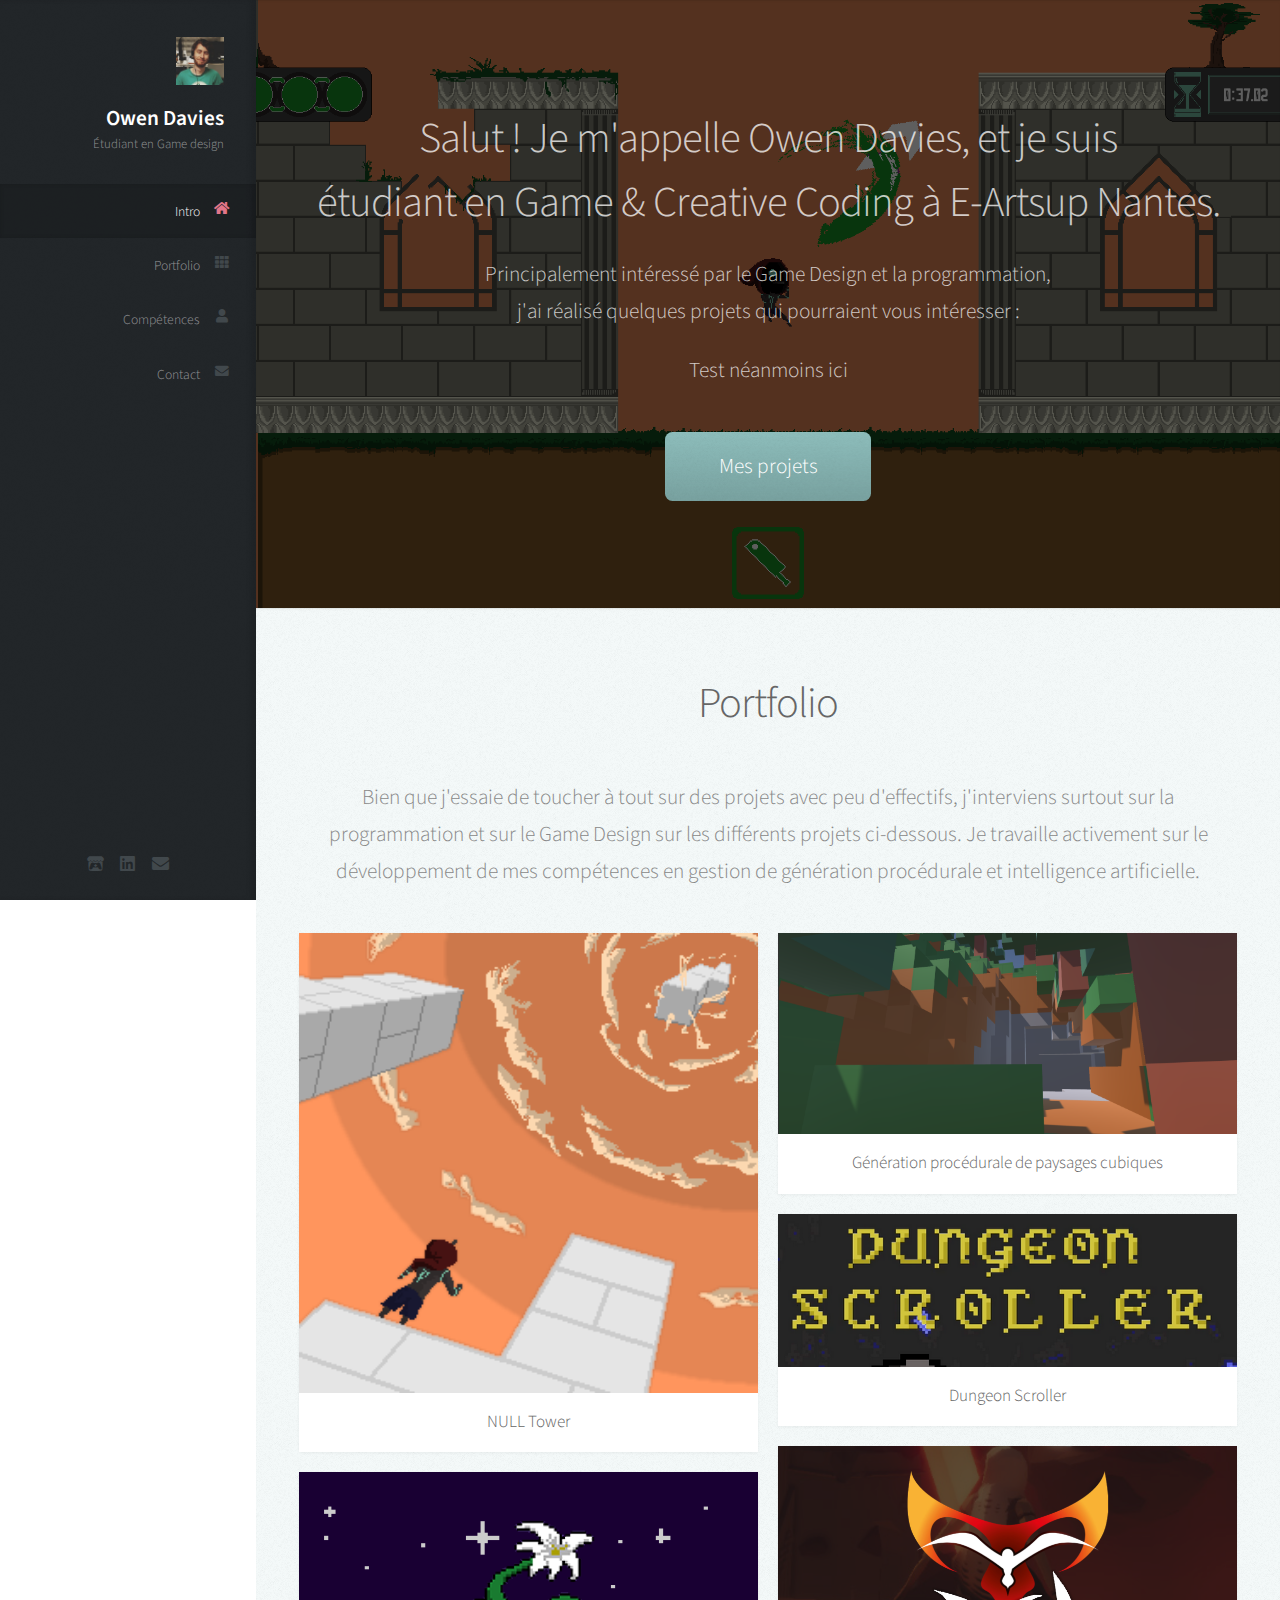
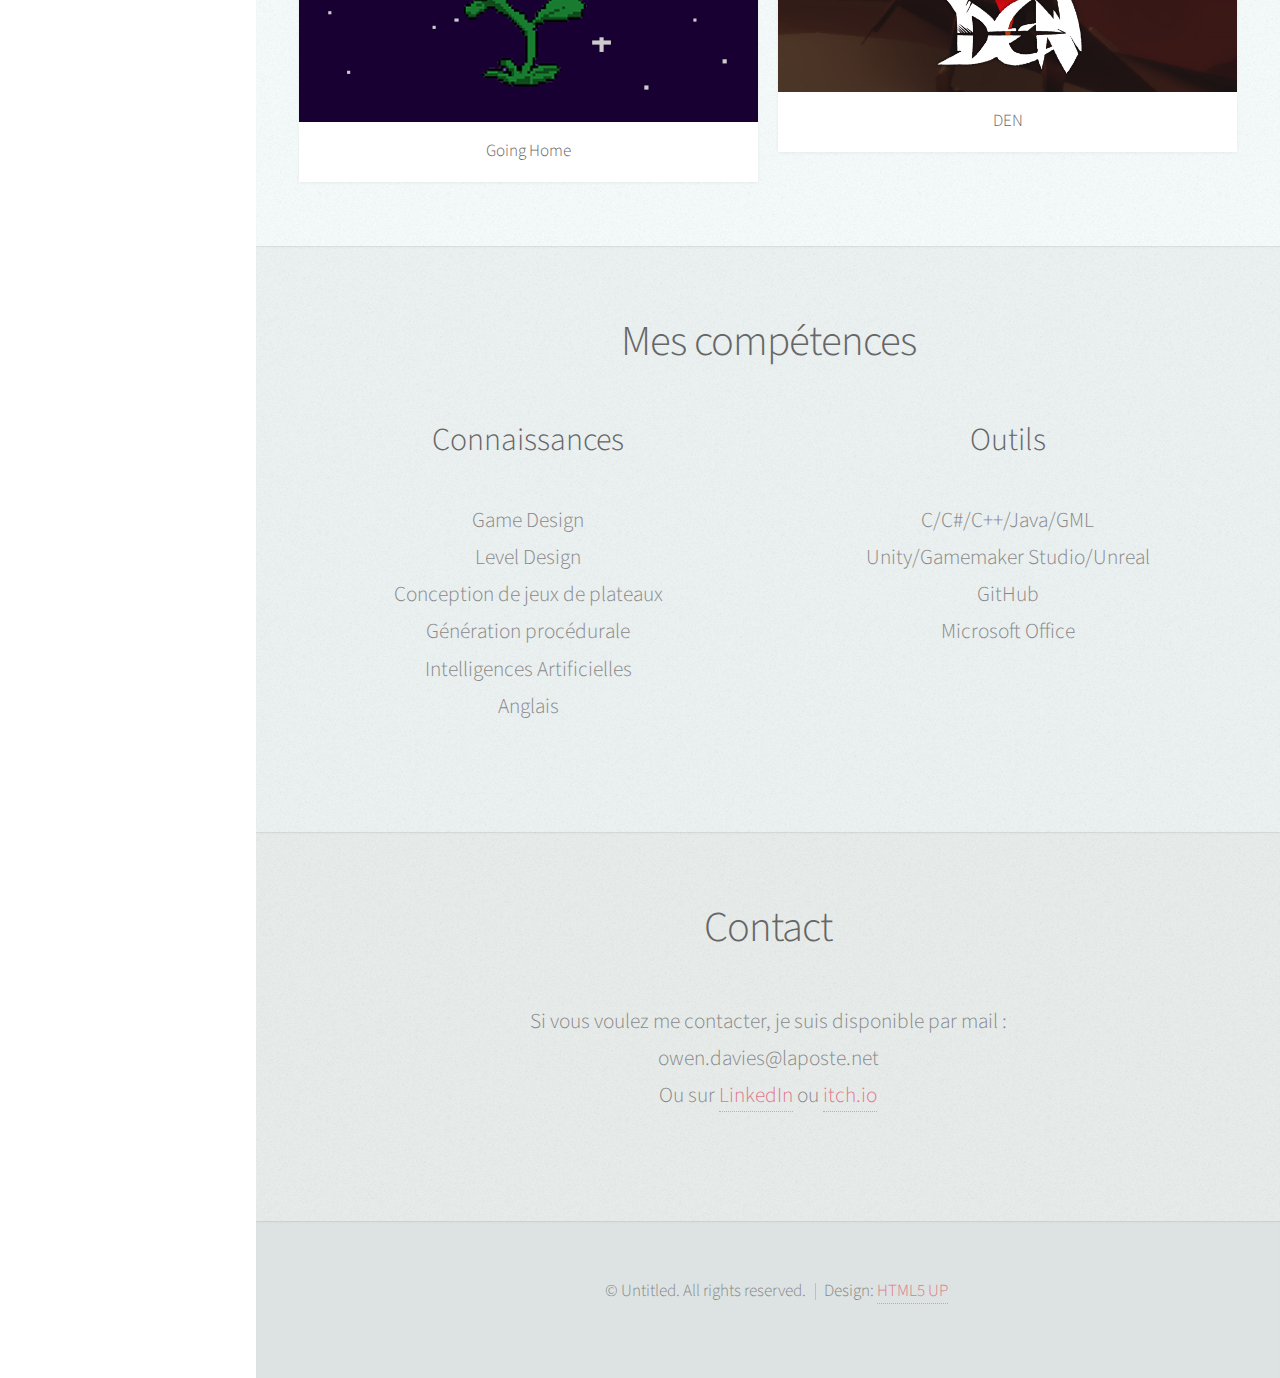
==== commit 49ce60c3: "Second test" ====
--- a/index.html
+++ b/index.html
@@ -61,6 +61,7 @@
 								<h2 class="alt">Salut ! Je m'appelle Owen Davies, et je suis <br /> étudiant en Game & Creative Coding à E-Artsup Nantes.</h2>
 								<p>Principalement intéressé par le Game Design et la programmation, <br />
 								j'ai réalisé quelques projets qui pourraient vous intéresser :</p>
+								<p> Test néanmoins ici </p>
 							</header>
 
 							<footer>
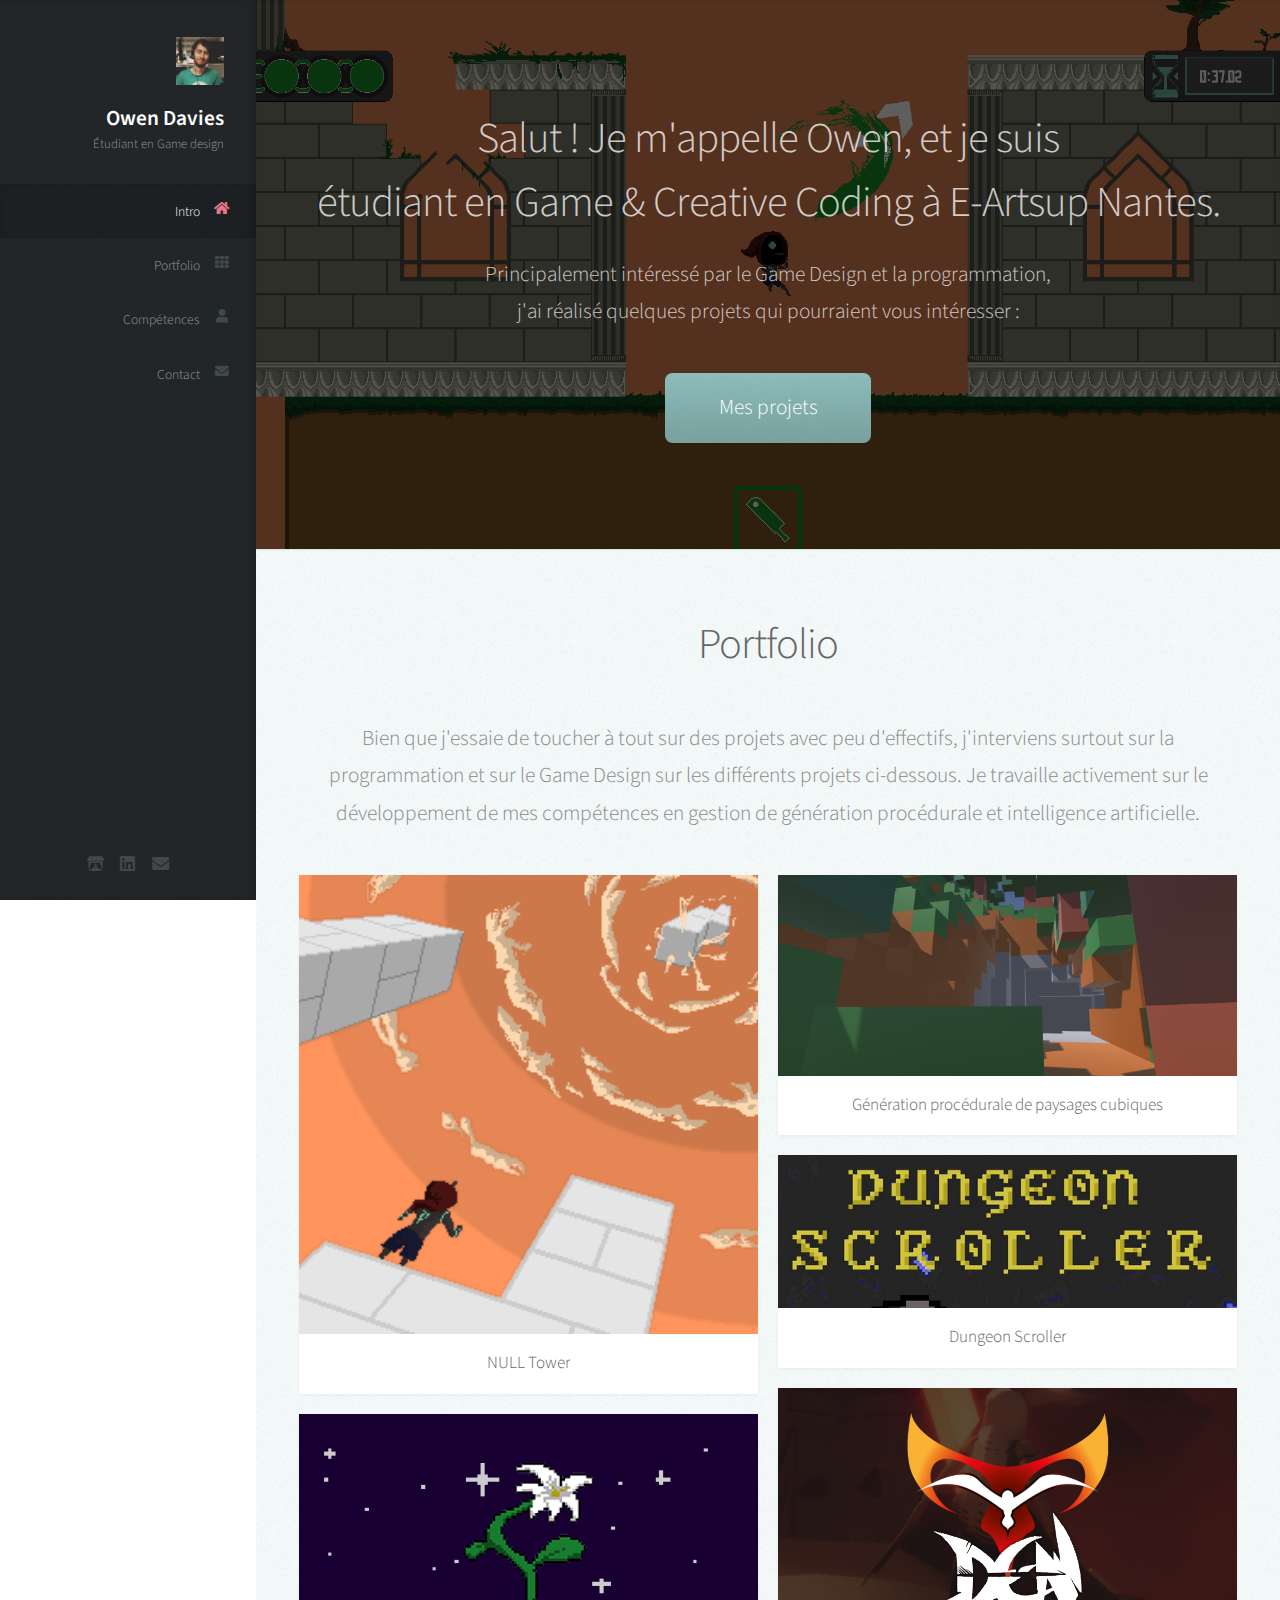
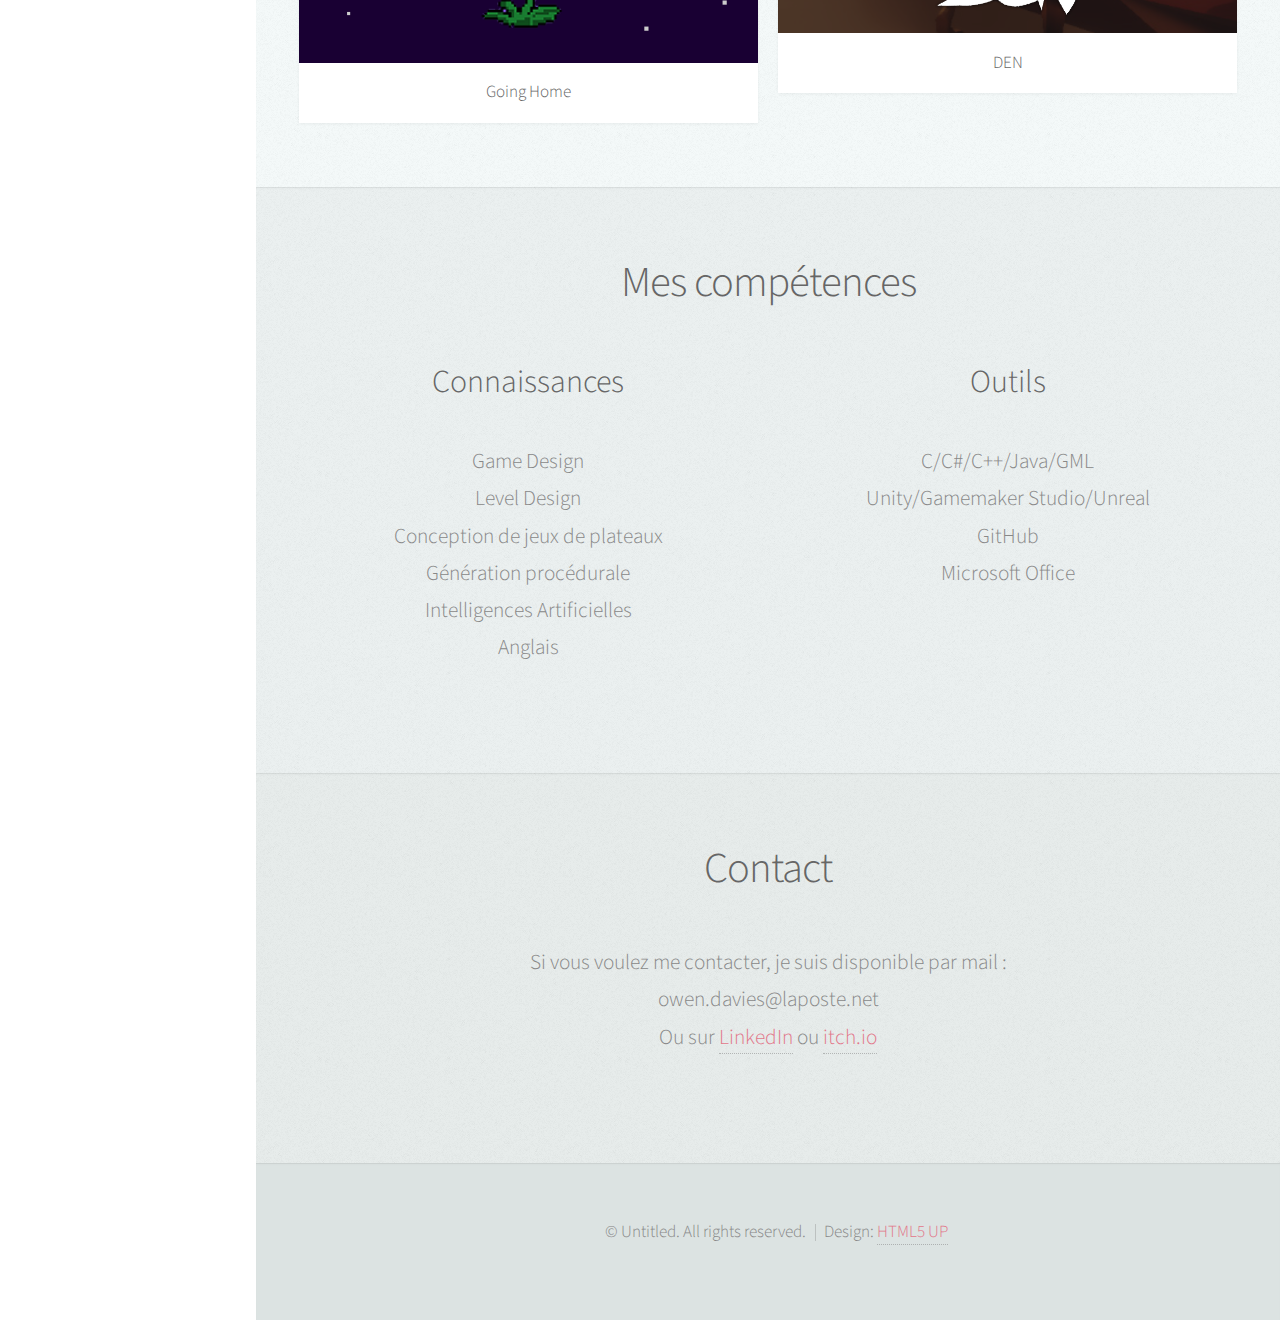
==== commit afba0a9a: "Retour à la normale post test" ====
--- a/index.html
+++ b/index.html
@@ -58,10 +58,9 @@
 						<div class="container">
 
 							<header>
-								<h2 class="alt">Salut ! Je m'appelle Owen Davies, et je suis <br /> étudiant en Game & Creative Coding à E-Artsup Nantes.</h2>
+								<h2 class="alt">Salut ! Je m'appelle Owen, et je suis <br /> étudiant en Game & Creative Coding à E-Artsup Nantes.</h2>
 								<p>Principalement intéressé par le Game Design et la programmation, <br />
 								j'ai réalisé quelques projets qui pourraient vous intéresser :</p>
-								<p> Test néanmoins ici </p>
 							</header>
 
 							<footer>
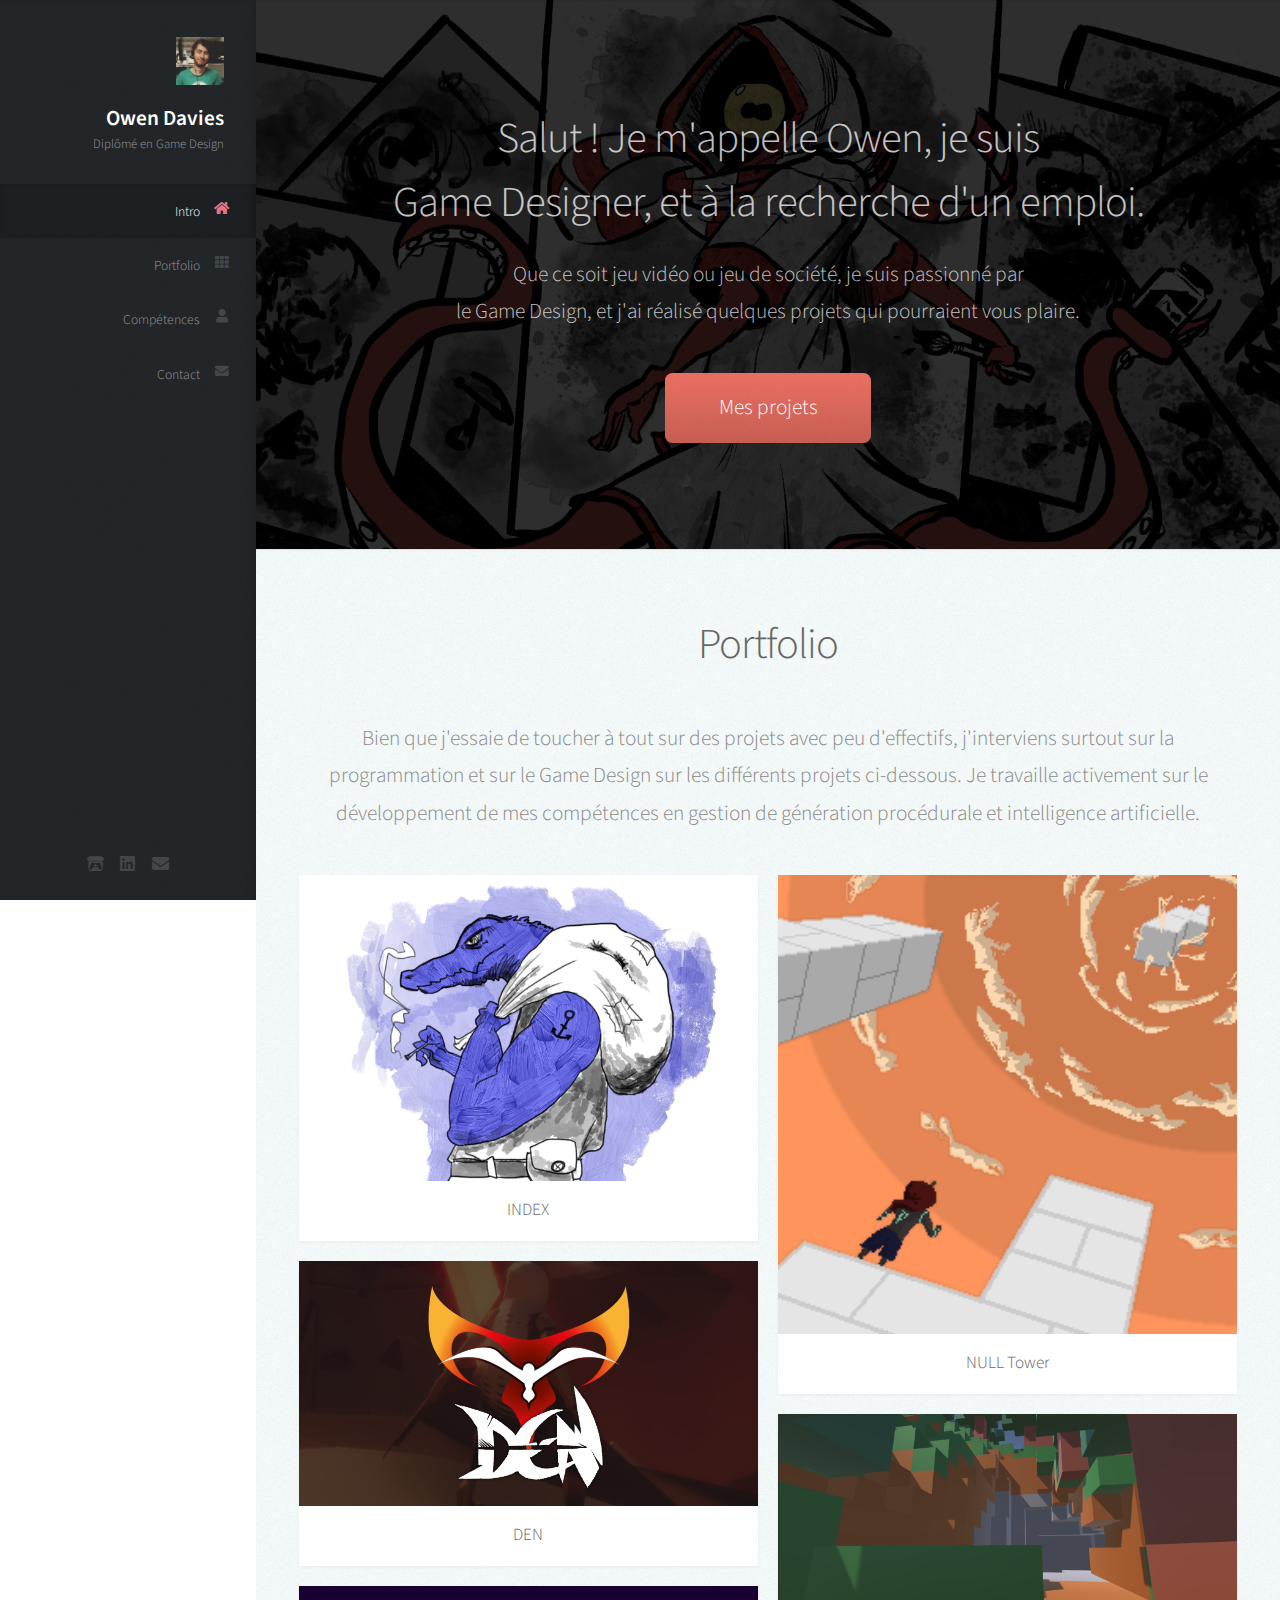
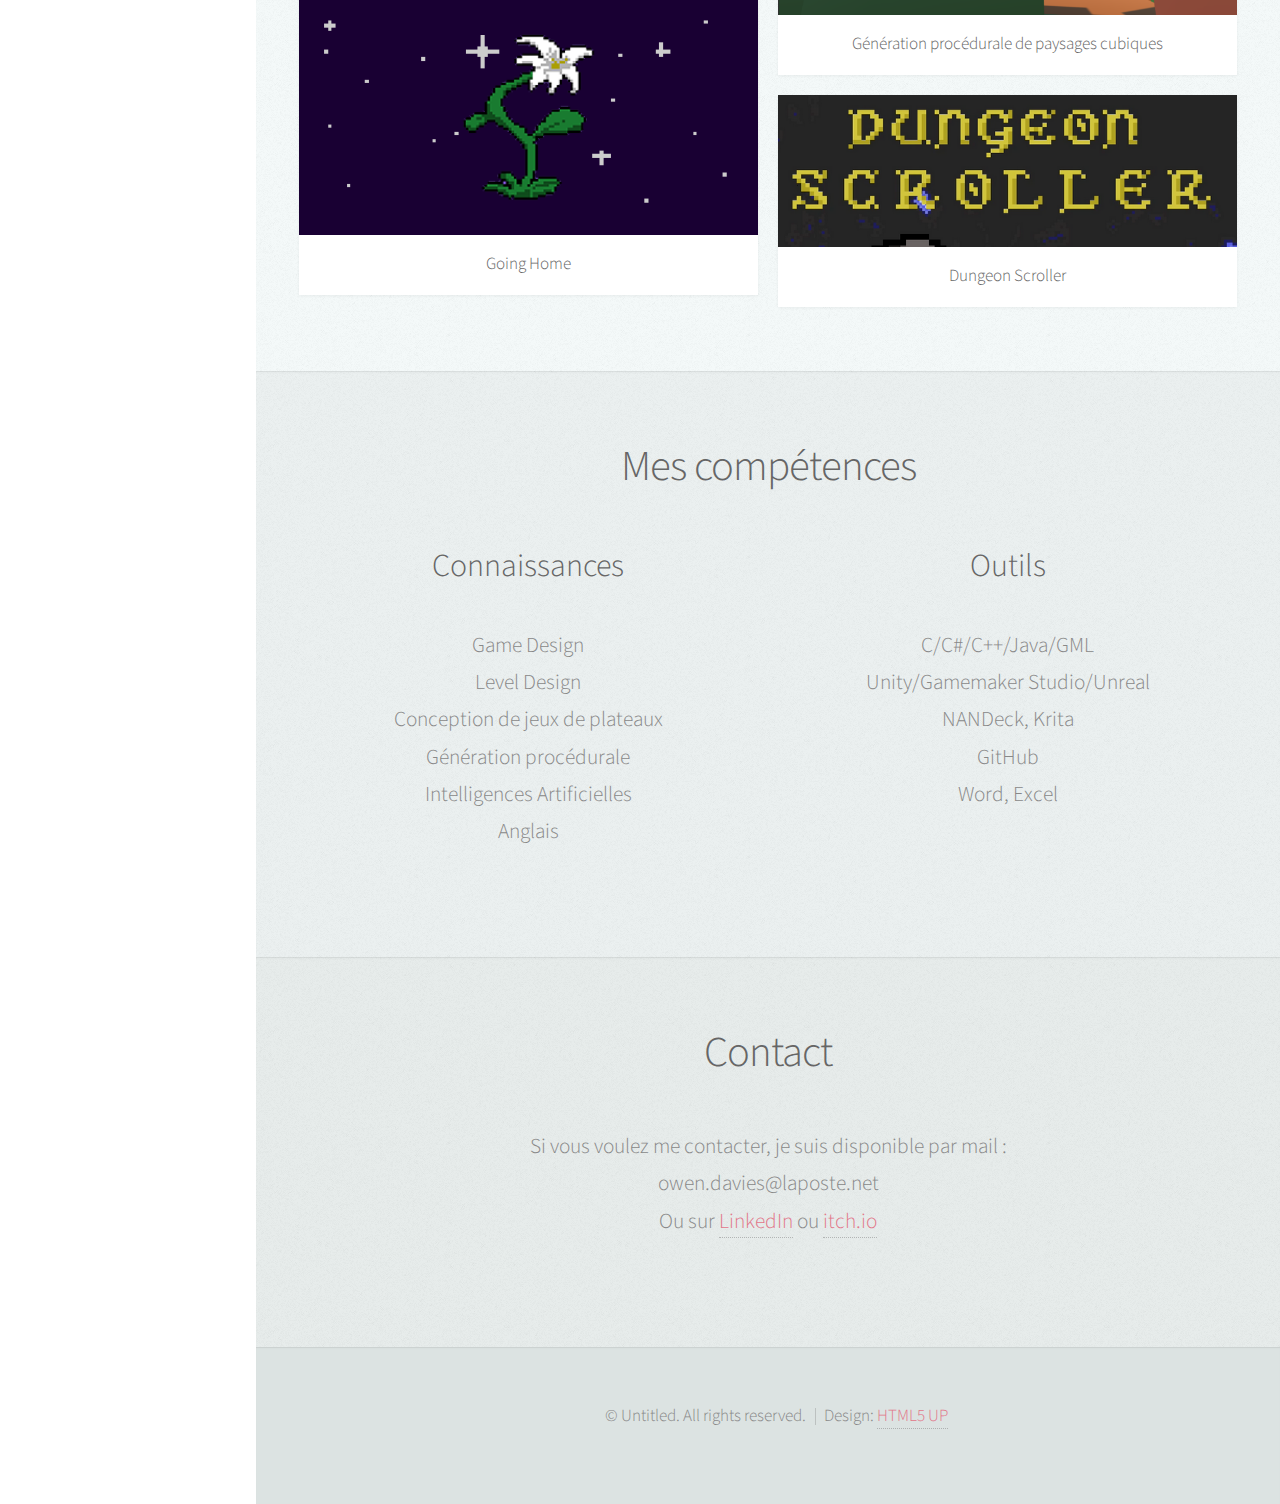
==== commit d66948f4: "Mise à jour, contenu INDEX" ====
--- a/index.html
+++ b/index.html
@@ -22,7 +22,7 @@
 						<div id="logo">
 							<span class="image avatar48"><img src="images/avatar.jpg" alt="" /></span>
 							<h1 id="title">Owen Davies</h1>
-							<p>Étudiant en Game design</p>
+							<p>Diplômé en Game Design</p>
 						</div>
 
 					<!-- Nav -->
@@ -58,9 +58,9 @@
 						<div class="container">
 
 							<header>
-								<h2 class="alt">Salut ! Je m'appelle Owen, et je suis <br /> étudiant en Game & Creative Coding à E-Artsup Nantes.</h2>
-								<p>Principalement intéressé par le Game Design et la programmation, <br />
-								j'ai réalisé quelques projets qui pourraient vous intéresser :</p>
+								<h2 class="alt">Salut ! Je m'appelle Owen, je suis <br /> Game Designer, et à la recherche d'un emploi.</h2>
+								<p>Que ce soit jeu vidéo ou jeu de société, je suis passionné par<br />
+								le Game Design, et j'ai réalisé quelques projets qui pourraient vous plaire.</p>
 							</header>
 
 							<footer>
@@ -83,20 +83,32 @@
 							<div class="row">
 								<div class="col-6 col-12-mobile">
 									<article class="item">
+										<a href="indexgame.html" class="image fit"><img src="images/indexgame/trappeur.png" alt="" /></a>
+										<header>
+											<h3>INDEX</h3>
+										</header>
+									</article>
+									<article class="item">
+										<a href="den.html" class="image fit"><img src="images/den/den title.png" alt="" /></a>
+										<header>
+											<h3>DEN</h3>
+										</header>
+									</article>
+									<article class="item">
+										<a href="goinghome.html" class="image fit"><img src="images/goinghomemain.png" alt="" /></a>
+										<header>
+											<h3>Going Home</h3>
+										</header>
+									</article>
+								</div>
+								<div class="col-6 col-12-mobile">
+									<article class="item">
 										<a href="nulltower.html" class="image fit"><img src="images/ntp.png" alt="" /></a>
 										<header>
 											<h3>NULL Tower</h3>
 										</header>
 									</article>
 									<article class="item">
-										<a href="goinghome.html" class="image fit"><img src="images/goinghomemain.png" alt="" /></a>
-										<header>
-											<h3>Going Home</h3>
-										</header>
-									</article>
-								</div>
-								<div class="col-6 col-12-mobile">
-									<article class="item">
 										<a href="procgen.html" class="image fit"><img src="images/procgen/final3.png" alt="" /></a>
 										<header>
 											<h3>Génération procédurale de paysages cubiques</h3>
@@ -106,12 +118,6 @@
 										<a href="dungeonscroller.html#" class="image fit"><img src="images/dungeonscrollermain.png" alt="" /></a>
 										<header>
 											<h3>Dungeon Scroller</h3>
-										</header>
-									</article>
-									<article class="item">
-										<a href="den.html" class="image fit"><img src="images/den/den title.png" alt="" /></a>
-										<header>
-											<h3>DEN</h3>
 										</header>
 									</article>
 								</div>
@@ -155,9 +161,11 @@
 										<br />
 										Unity/Gamemaker Studio/Unreal
 										<br />
+										NANDeck, Krita
+										<br />
 										GitHub
 										<br />
-										Microsoft Office
+										Word, Excel
 									</p>
 
 								</div>
--- a/assets/css/main.css
+++ b/assets/css/main.css
@@ -1948,7 +1948,7 @@
 		color: #fff !important;
 		text-decoration: none;
 		padding: 0.75em 2.5em 0.75em 2.5em;
-		background-color: #8ebebc;
+		background-color: #ec7063;
 		border: 0;
 		cursor: pointer;
 		background-image: -moz-linear-gradient(top, rgba(0, 0, 0, 0), rgba(0, 0, 0, 0.15)), url("images/overlay.png");
@@ -1966,7 +1966,7 @@
 		input[type="reset"]:hover,
 		button:hover,
 		.button:hover {
-			background-color: #9ececc;
+			background-color: #cb4335;
 		}
 
 		input[type="button"]:active,
@@ -1974,7 +1974,7 @@
 		input[type="reset"]:active,
 		button:active,
 		.button:active {
-			background-color: #7eaeac;
+			background-color: #ec7063;
 		}
 
 /* Item */
@@ -2248,7 +2248,7 @@
 
 			#main > section.one {
 				background-color: #81918E;
-				background-image: url("../../images/ntp_relic.png");
+				background-image: url("../../images/painterV2.png");
 			}
 
 			#main > section.two {
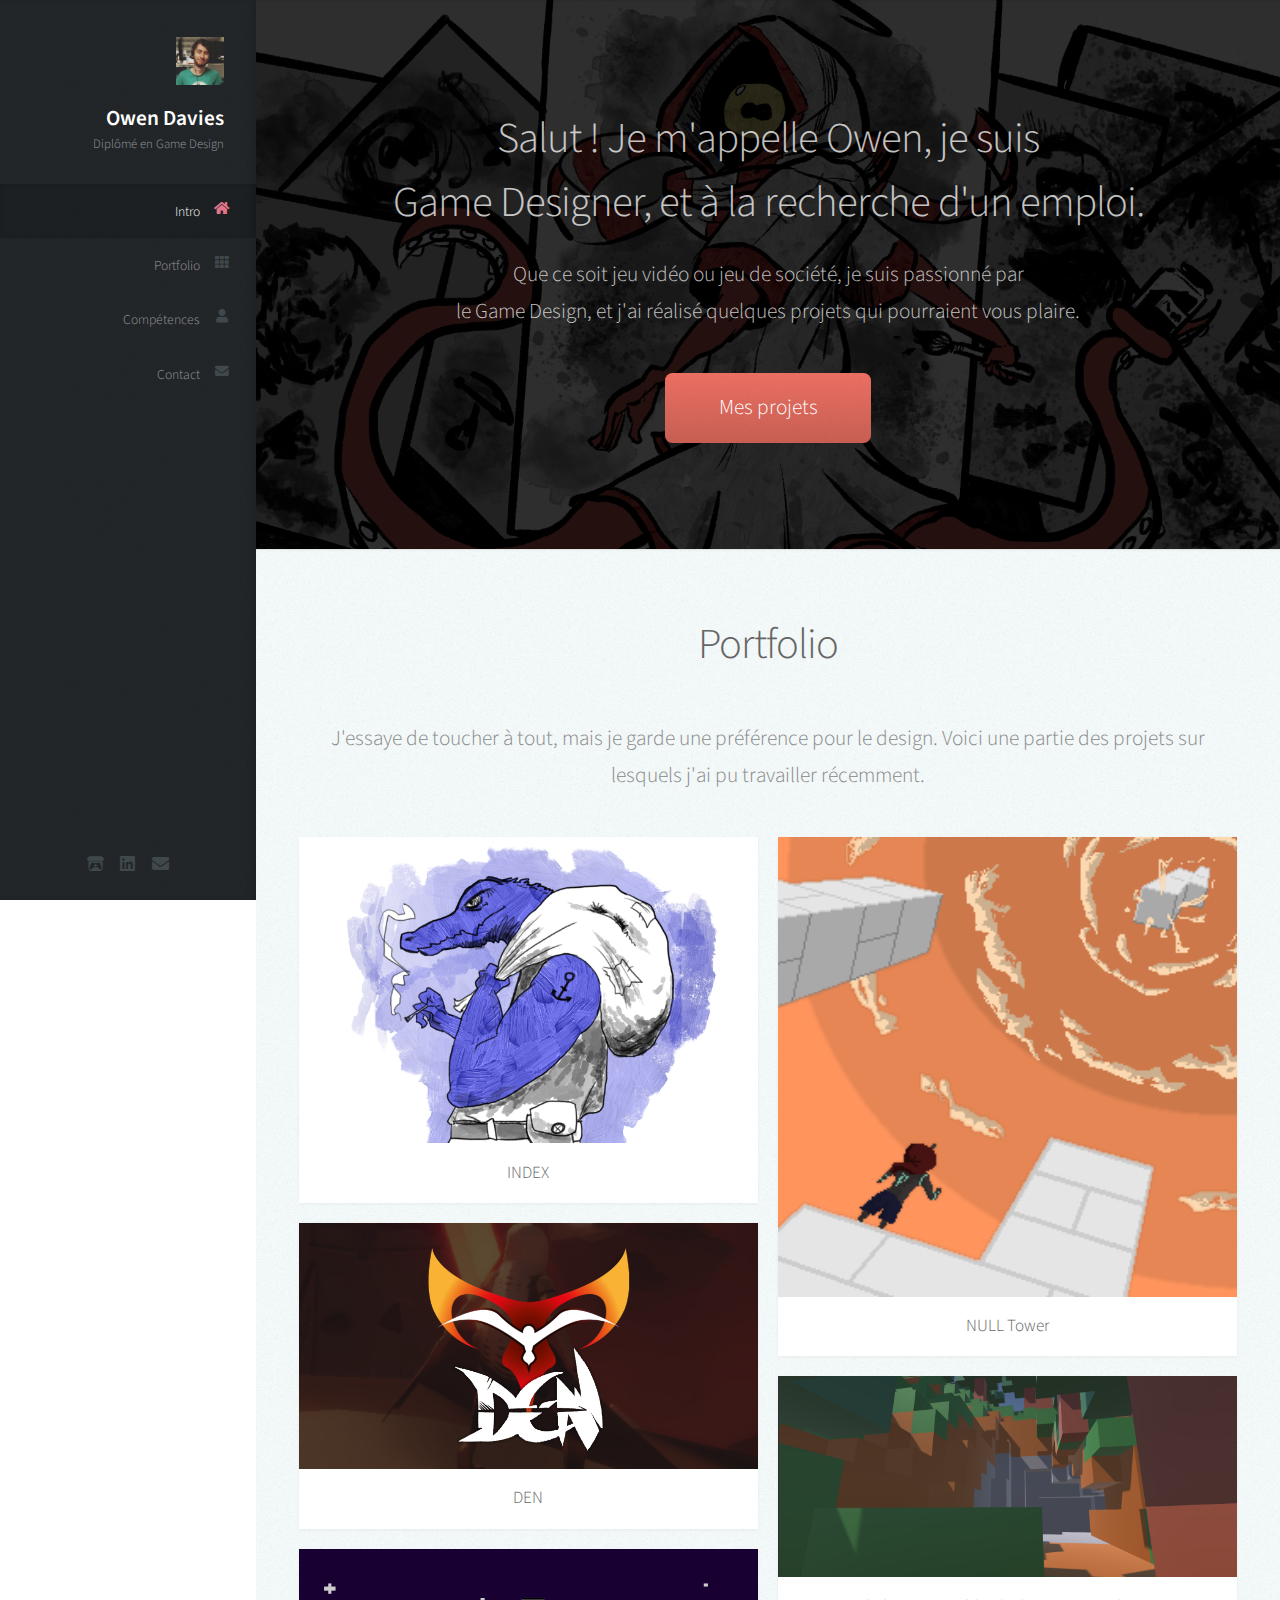
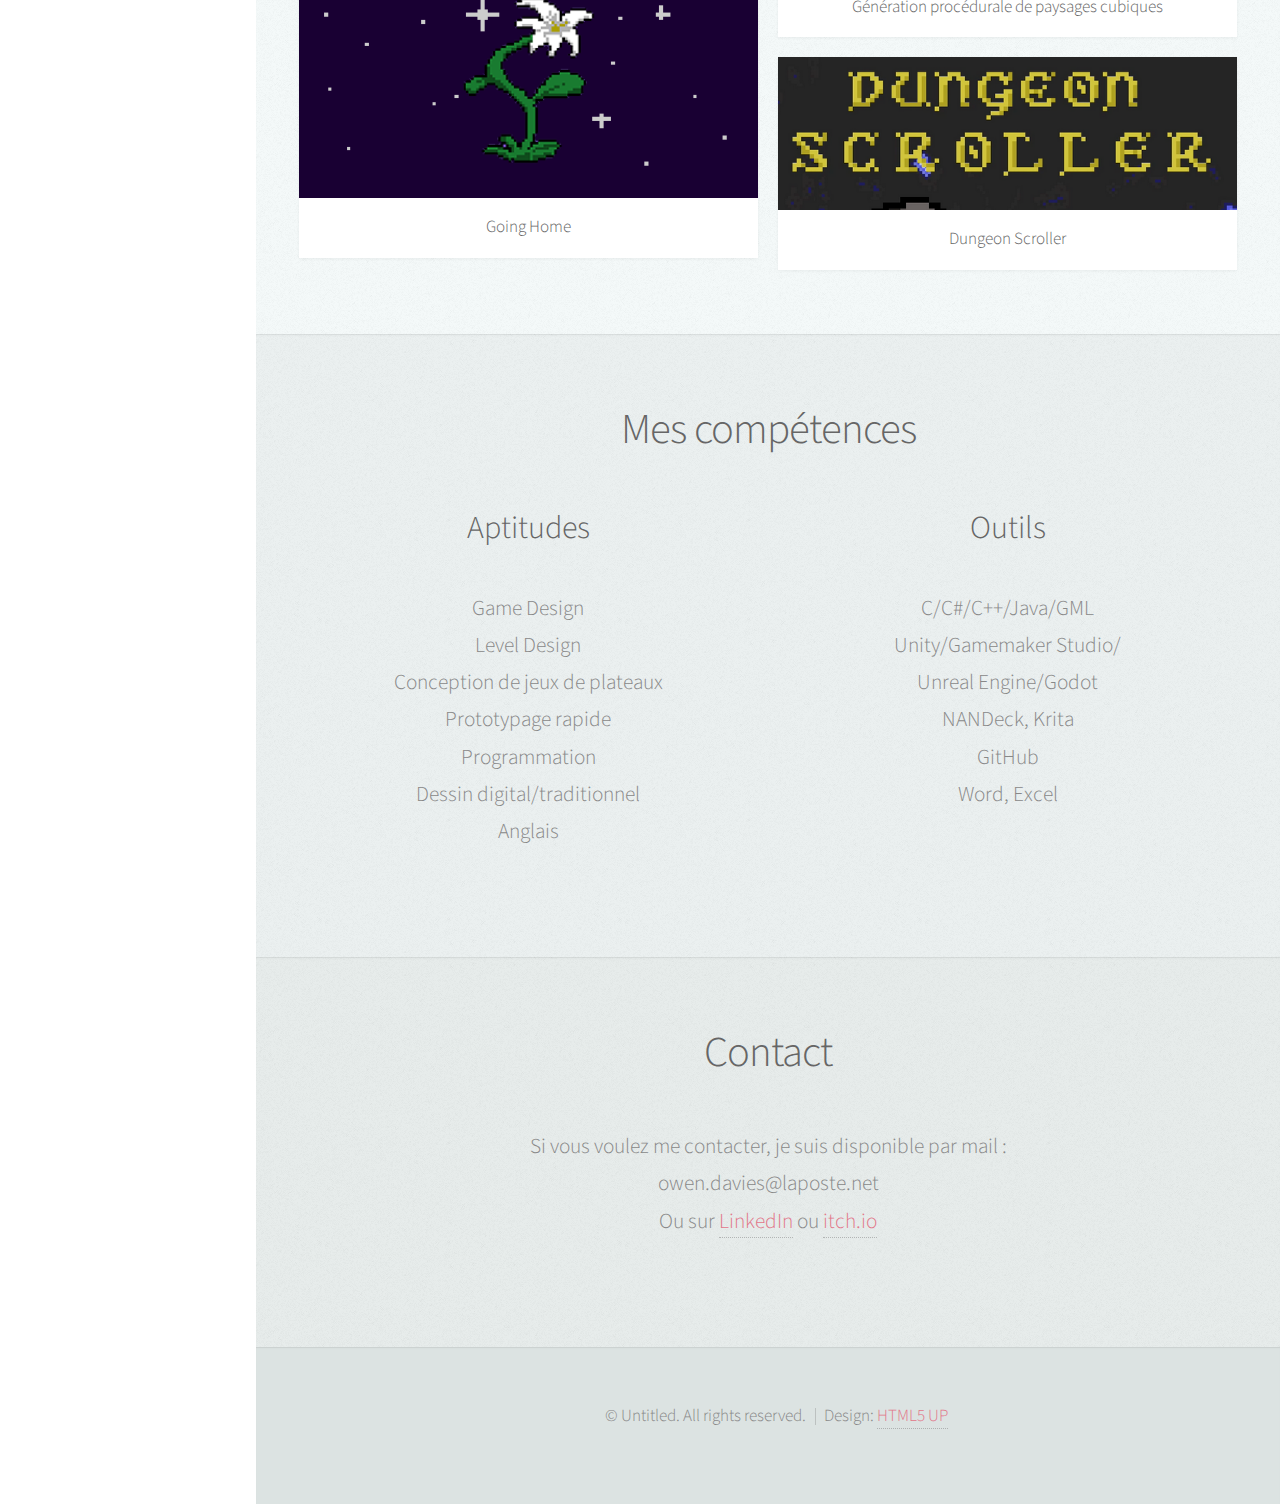
==== commit ecf6d6d0: "retours sur la page principale" ====
--- a/index.html
+++ b/index.html
@@ -78,7 +78,7 @@
 								<h2>Portfolio</h2>
 							</header>
 
-							<p>Bien que j'essaie de toucher à tout sur des projets avec peu d'effectifs, j'interviens surtout sur la programmation et sur le Game Design sur les différents projets ci-dessous. Je travaille activement sur le développement de mes compétences en gestion de génération procédurale et intelligence artificielle.</p>
+							<p>J'essaye de toucher à tout, mais je garde une préférence pour le design. Voici une partie des projets sur lesquels j'ai pu travailler récemment.</p>
 
 							<div class="row">
 								<div class="col-6 col-12-mobile">
@@ -136,7 +136,7 @@
 
 							<div class="row">
 								<div class="col-6 col-12-mobile">
-									<h3>Connaissances</h3>
+									<h3>Aptitudes</h3>
 									<br />
 									<p>
 										Game Design
@@ -145,9 +145,11 @@
 										<br />
 										Conception de jeux de plateaux
 										<br />
-										Génération procédurale
-										<br />
-										Intelligences Artificielles
+										Prototypage rapide
+										<br />
+										Programmation
+										<br />
+										Dessin digital/traditionnel
 										<br />
 										Anglais
 									</p>
@@ -159,7 +161,9 @@
 									<p>
 										C/C#/C++/Java/GML
 										<br />
-										Unity/Gamemaker Studio/Unreal
+										Unity/Gamemaker Studio/
+										<br />
+										Unreal Engine/Godot
 										<br />
 										NANDeck, Krita
 										<br />
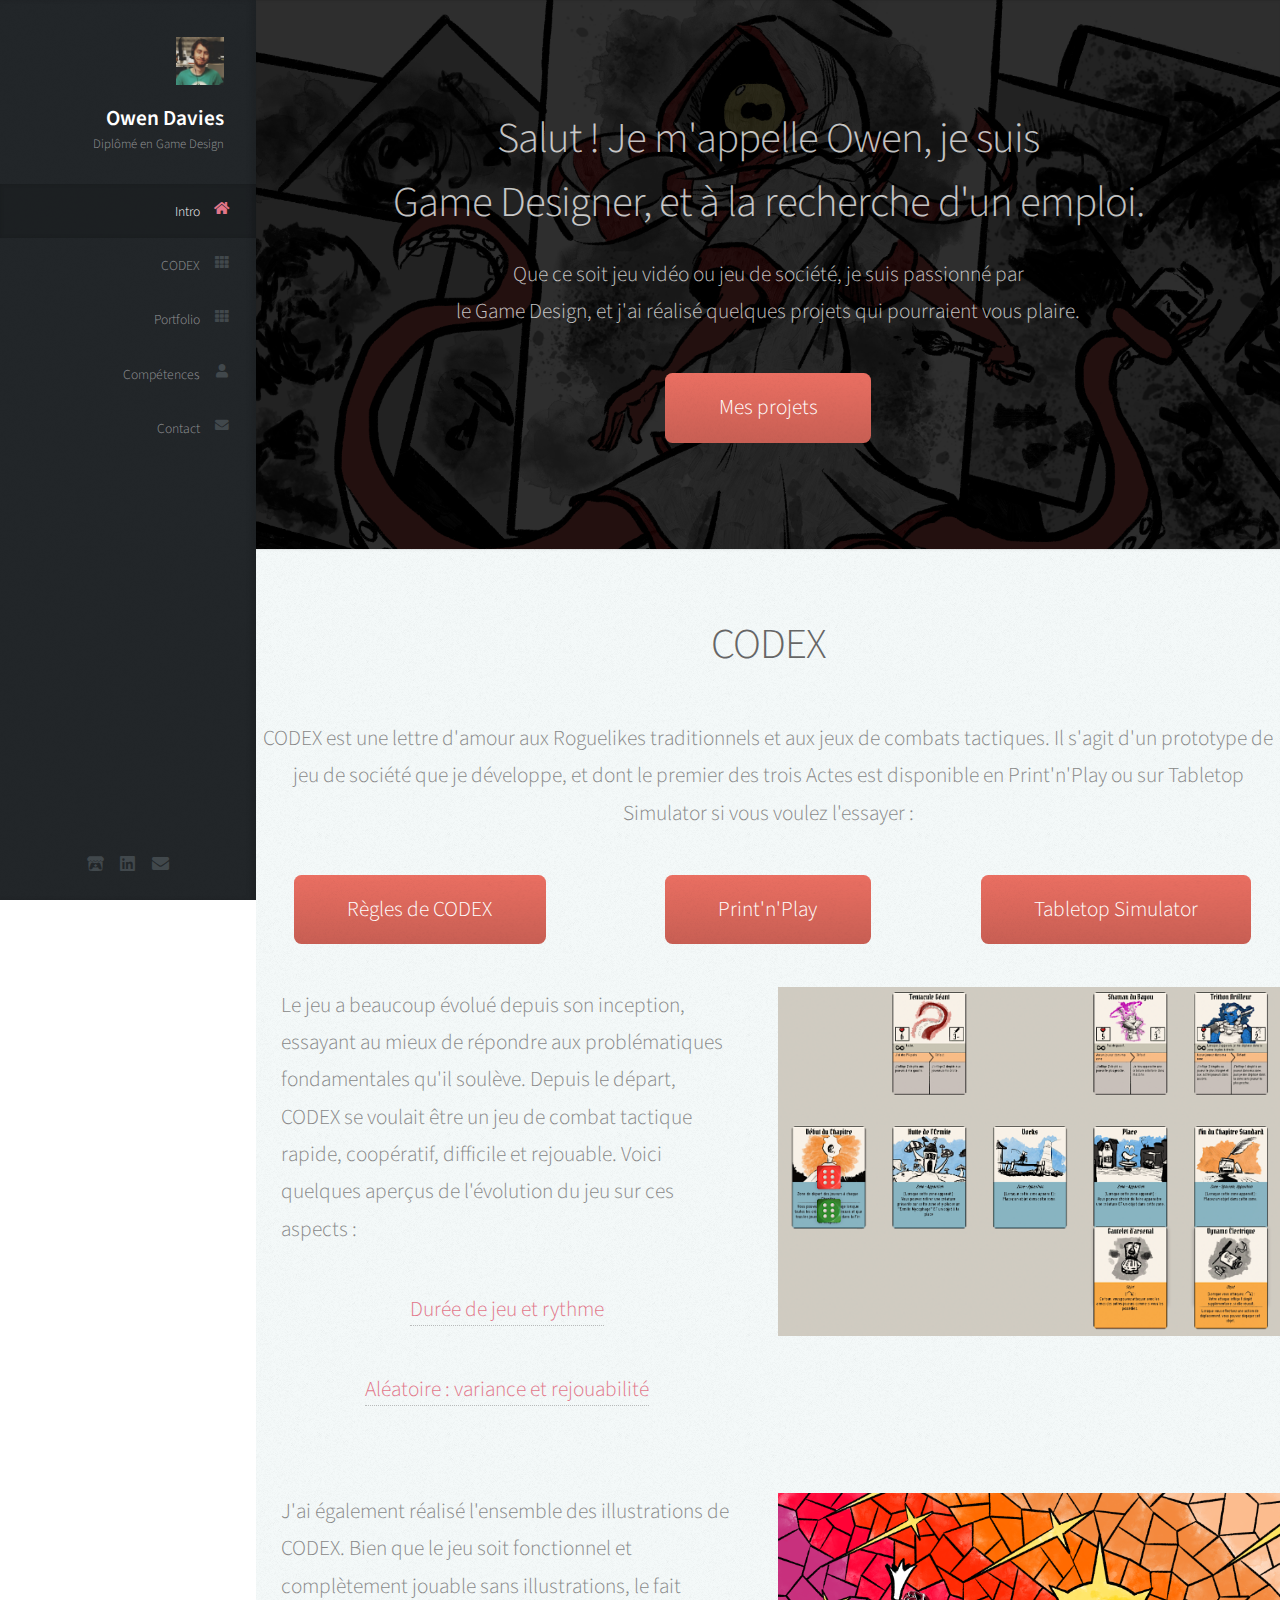
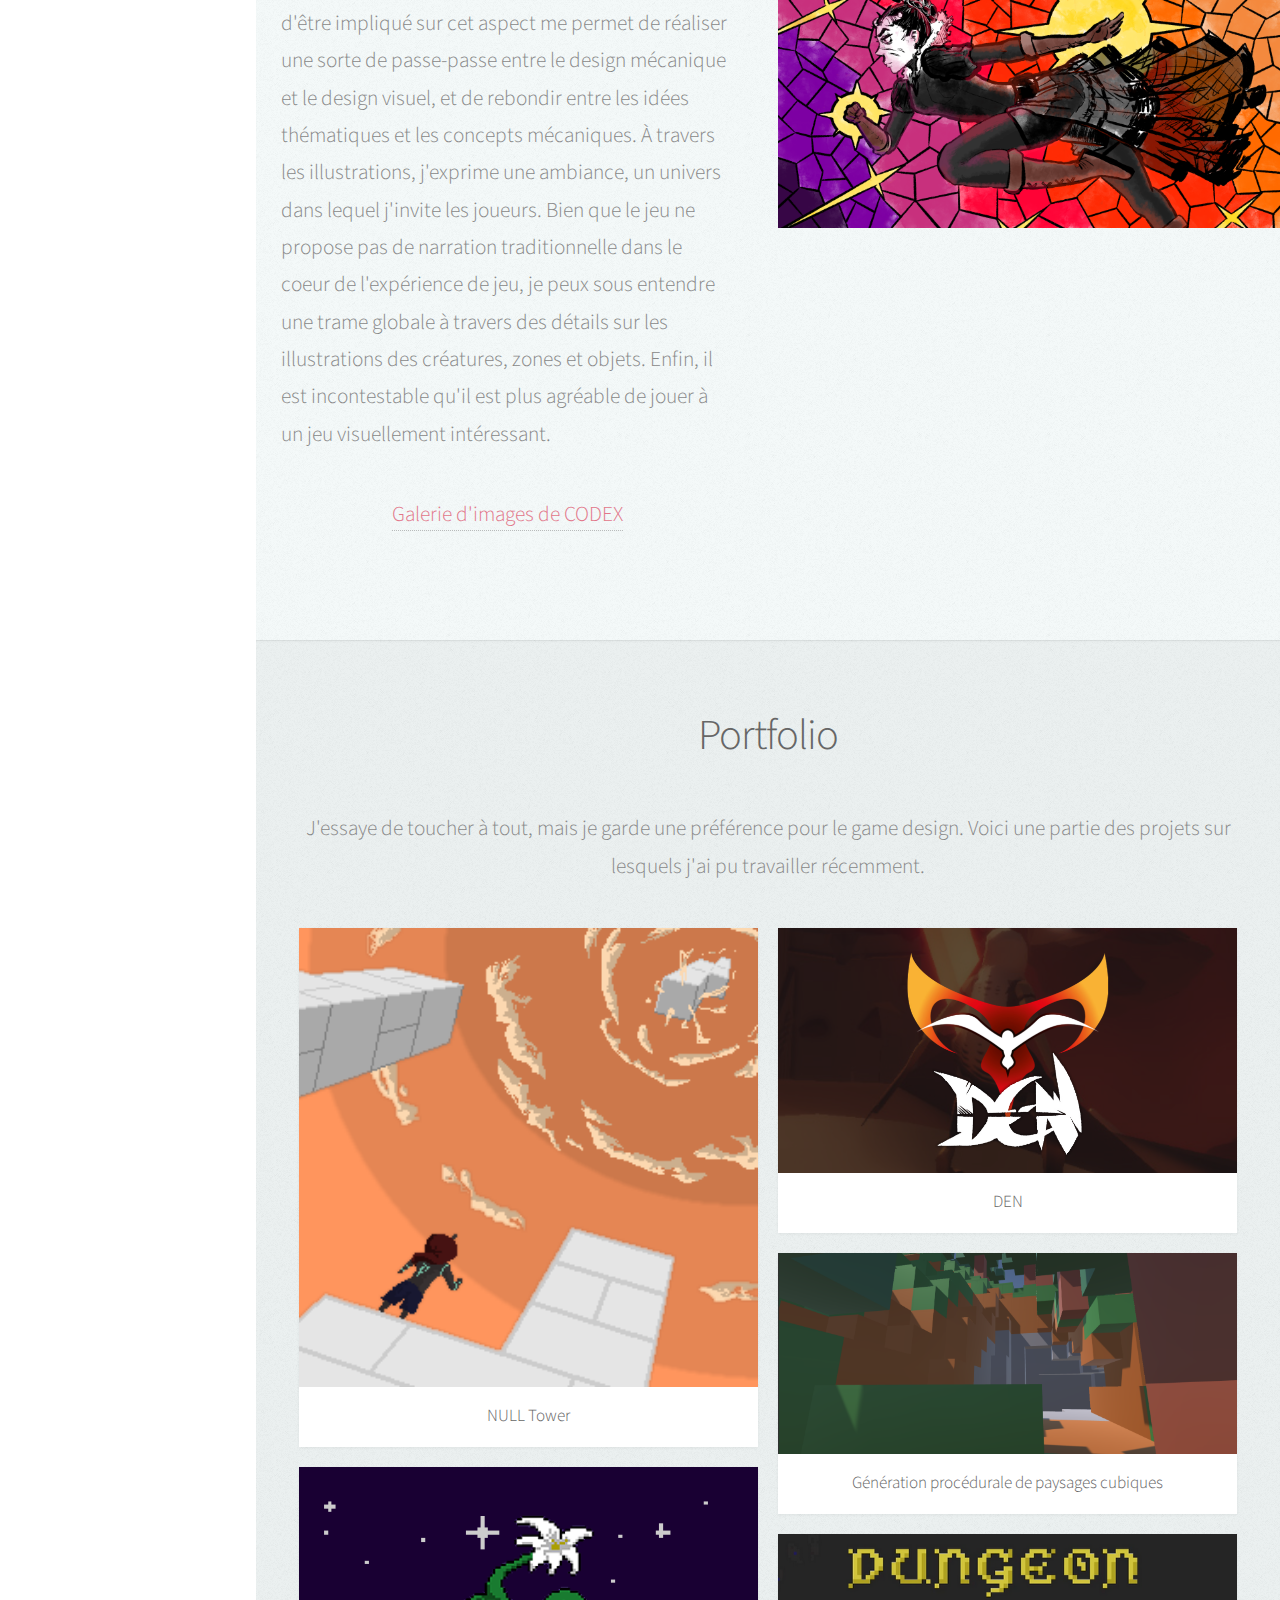
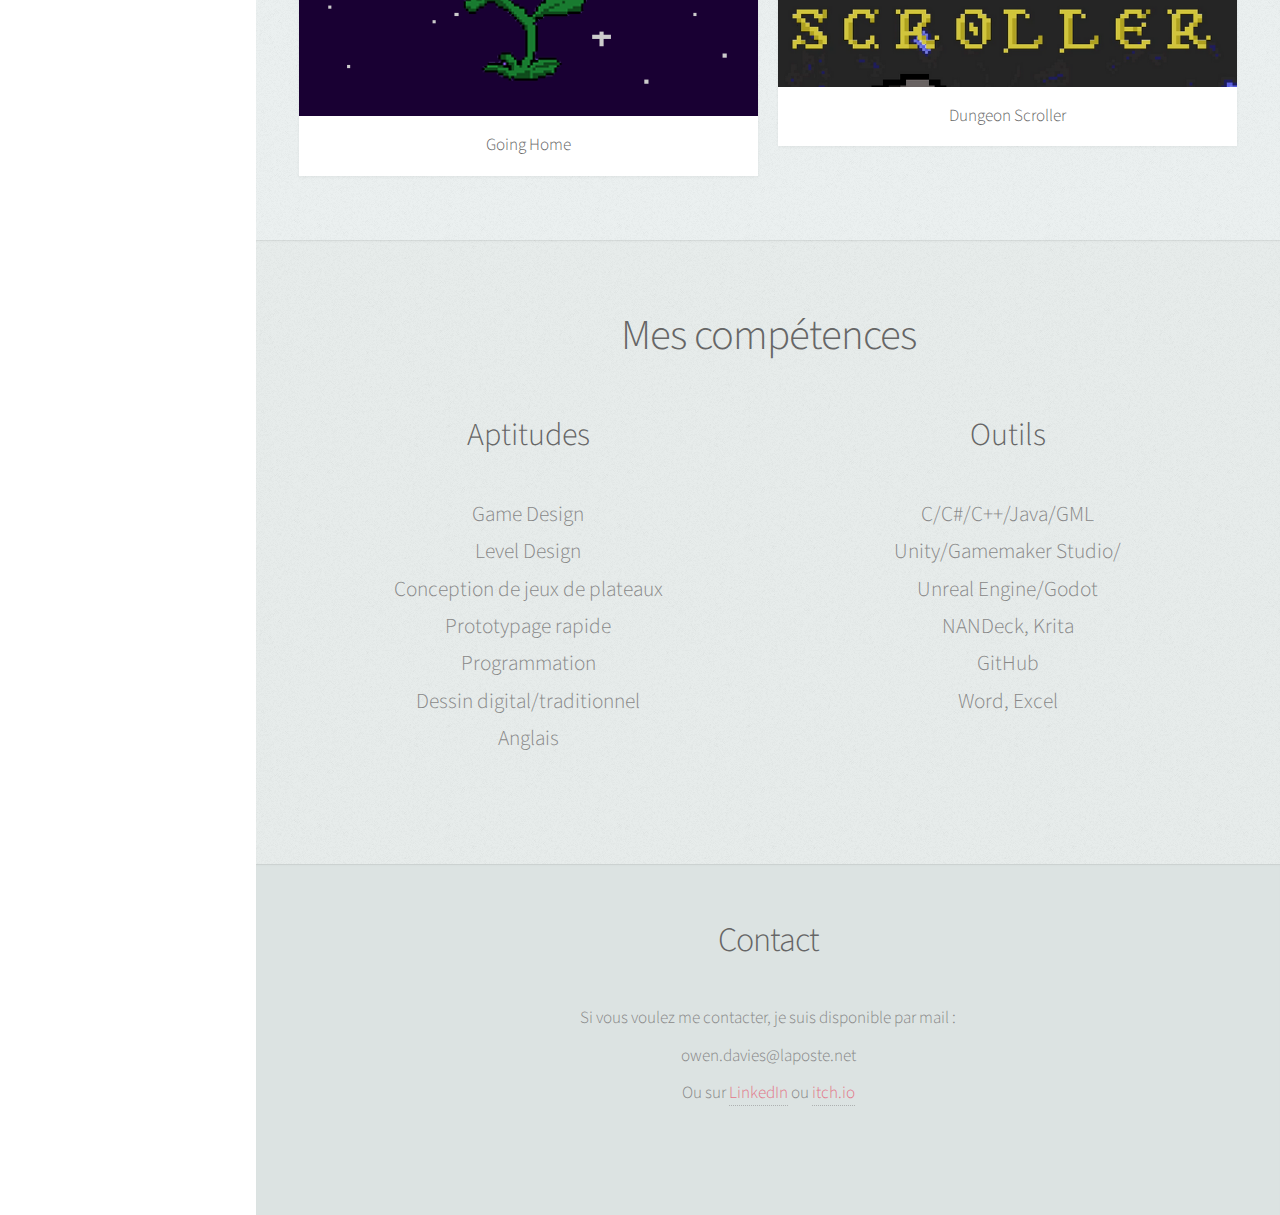
==== commit c923cb89: "Gros rework de la partie sur INDEX/CODEX" ====
--- a/index.html
+++ b/index.html
@@ -29,6 +29,7 @@
 						<nav id="nav">
 							<ul>
 								<li><a href="#top" id="top-link"><span class="icon solid fa-home">Intro</span></a></li>
+								<li><a href="#codex" id="codex-link"><span class="icon solid fa-th">CODEX</span></a></li>
 								<li><a href="#portfolio" id="portfolio-link"><span class="icon solid fa-th">Portfolio</span></a></li>
 								<li><a href="#about" id="about-link"><span class="icon solid fa-user">Compétences</span></a></li>
 								<li><a href="#contact" id="contact-link"><span class="icon solid fa-envelope">Contact</span></a></li>
@@ -70,24 +71,77 @@
 						</div>
 					</section>
 
+				<section id="codex" class="two">
+					<header>
+						<h2>CODEX</h2>
+					</header>
+					
+
+					<p>CODEX est une lettre d'amour aux Roguelikes traditionnels et aux jeux de combats tactiques. Il s'agit d'un prototype de jeu de société que je développe,
+					 et dont le premier des trois Actes est disponible en Print'n'Play ou sur Tabletop Simulator si vous voulez l'essayer :</p>
+
+					 <div class="row">
+						<div class="col-4 col-12-mobile">
+							<a href="dl/CODEX - Règles du jeu.pdf" download class="button">Règles de CODEX</a>
+						</div>
+						<div class="col-4 col-12-mobile">
+							<a href="dl/PrintNPlay - CODEX.zip" download class="button">Print'n'Play</a>
+						</div>
+						<div class="col-4 col-12-mobile">
+							<a href="https://steamcommunity.com/sharedfiles/filedetails/?id=2724748444" class="button">Tabletop Simulator</a>
+						</div>
+					</div>
+					<p> </p>
+
+					<div class="row">
+						<div class="col-6 col-12-mobile">
+							<p class="sidecont">Le jeu a beaucoup évolué depuis son inception, essayant au mieux de répondre aux problématiques fondamentales qu'il soulève. Depuis le départ, CODEX se voulait être un jeu de combat tactique rapide, coopératif, difficile et rejouable. Voici quelques aperçus de l'évolution du jeu sur ces aspects :</p>
+							<p><a href="codexrythme.html">Durée de jeu et rythme</a></p>
+							<p><a href="codexaleatoire.html">Aléatoire : variance et rejouabilité</a></p>
+						</div>
+						<div class="col-6 col-12-mobile">
+							<img class="image featured" src="images/codexgame/codex game.png" alt="" />
+						</div>
+					</div>
+					<p></p>
+					<div class="row">
+						<div class="col-6 col-12-mobile">
+							<p class="sidecont">J'ai également réalisé l'ensemble des illustrations de CODEX. Bien que le jeu soit fonctionnel et complètement jouable sans illustrations, le fait d'être impliqué sur cet aspect me permet de réaliser une sorte de passe-passe entre le design mécanique et le design visuel, et de rebondir entre les idées thématiques et les concepts mécaniques. À travers les illustrations, j'exprime une ambiance, un univers dans lequel j'invite les joueurs. Bien que le jeu ne propose pas de narration traditionnelle dans le coeur de l'expérience de jeu, je peux sous entendre une trame globale à travers des détails sur les illustrations des créatures, zones et objets. Enfin, il est incontestable qu'il est plus agréable de jouer à un jeu visuellement intéressant.</p>
+							<p><a href="codexgalerie.html">Galerie d'images de CODEX</a></p>
+						</div>
+						<div class="col-6 col-12-mobile">
+							<img class="image featured" src="images/codexgame/conqueror.png" alt="" />
+						</div>
+					</div>
+				</section>
+
 				<!-- Portfolio -->
-					<section id="portfolio" class="two">
+					<section id="portfolio" class="three">
 						<div class="container">
 
 							<header>
 								<h2>Portfolio</h2>
 							</header>
 
-							<p>J'essaye de toucher à tout, mais je garde une préférence pour le design. Voici une partie des projets sur lesquels j'ai pu travailler récemment.</p>
+							<p>J'essaye de toucher à tout, mais je garde une préférence pour le game design. Voici une partie des projets sur lesquels j'ai pu travailler récemment.</p>
 
 							<div class="row">
 								<div class="col-6 col-12-mobile">
 									<article class="item">
-										<a href="indexgame.html" class="image fit"><img src="images/indexgame/trappeur.png" alt="" /></a>
-										<header>
-											<h3>INDEX</h3>
-										</header>
-									</article>
+										<a href="nulltower.html" class="image fit"><img src="images/ntp.png" alt="" /></a>
+										<header>
+											<h3>NULL Tower</h3>
+										</header>
+									</article>
+									
+									<article class="item">
+										<a href="goinghome.html" class="image fit"><img src="images/goinghomemain.png" alt="" /></a>
+										<header>
+											<h3>Going Home</h3>
+										</header>
+									</article>
+								</div>
+								<div class="col-6 col-12-mobile">
 									<article class="item">
 										<a href="den.html" class="image fit"><img src="images/den/den title.png" alt="" /></a>
 										<header>
@@ -95,20 +149,6 @@
 										</header>
 									</article>
 									<article class="item">
-										<a href="goinghome.html" class="image fit"><img src="images/goinghomemain.png" alt="" /></a>
-										<header>
-											<h3>Going Home</h3>
-										</header>
-									</article>
-								</div>
-								<div class="col-6 col-12-mobile">
-									<article class="item">
-										<a href="nulltower.html" class="image fit"><img src="images/ntp.png" alt="" /></a>
-										<header>
-											<h3>NULL Tower</h3>
-										</header>
-									</article>
-									<article class="item">
 										<a href="procgen.html" class="image fit"><img src="images/procgen/final3.png" alt="" /></a>
 										<header>
 											<h3>Génération procédurale de paysages cubiques</h3>
@@ -127,7 +167,7 @@
 					</section>
 
 				<!-- About Me -->
-					<section id="about" class="three">
+					<section id="about" class="four">
 						<div class="container">
 
 							<header>
@@ -179,33 +219,28 @@
 						</div>
 					</section>
 
-				<!-- Contact -->
-					<section id="contact" class="four">
-						<div class="container">
-
-							<header>
-								<h2>Contact</h2>
-							</header>
-
-							<p>Si vous voulez me contacter, je suis disponible par mail :
-								<br />
-								owen.davies@laposte.net
-								<br />
-								Ou sur <a href="https://www.linkedin.com/in/owen-davies-36aaa01a2/">LinkedIn</a> ou <a href="https://scaelin.itch.io/">itch.io</a>
-							</p>
-
-						</div>
-					</section>
-
 			</div>
 
 		<!-- Footer -->
 			<div id="footer">
 
-				<!-- Copyright -->
-					<ul class="copyright">
-						<li>&copy; Untitled. All rights reserved.</li><li>Design: <a href="http://html5up.net">HTML5 UP</a></li>
-					</ul>
+			<!-- Contact -->
+				<section id="contact" class="four">
+					<div class="container">
+
+						<header>
+							<h2>Contact</h2>
+						</header>
+
+						<p>Si vous voulez me contacter, je suis disponible par mail :
+							<br />
+							owen.davies@laposte.net
+							<br />
+							Ou sur <a href="https://www.linkedin.com/in/owen-davies-36aaa01a2/">LinkedIn</a> ou <a href="https://scaelin.itch.io/">itch.io</a>
+						</p>
+
+					</div>
+				</section>
 
 			</div>
 
--- a/assets/css/main.css
+++ b/assets/css/main.css
@@ -208,6 +208,12 @@
 
 	br.clear {
 		clear: both;
+	}
+
+	.sidecont {
+		margin-left:  5%;
+		margin-right:  5%;
+		text-align: left;
 	}
 
 /* Container */
@@ -2262,6 +2268,7 @@
 			#main > section.four {
 				background-color: #e8edec;
 			}
+
 
 /* Wide */
 
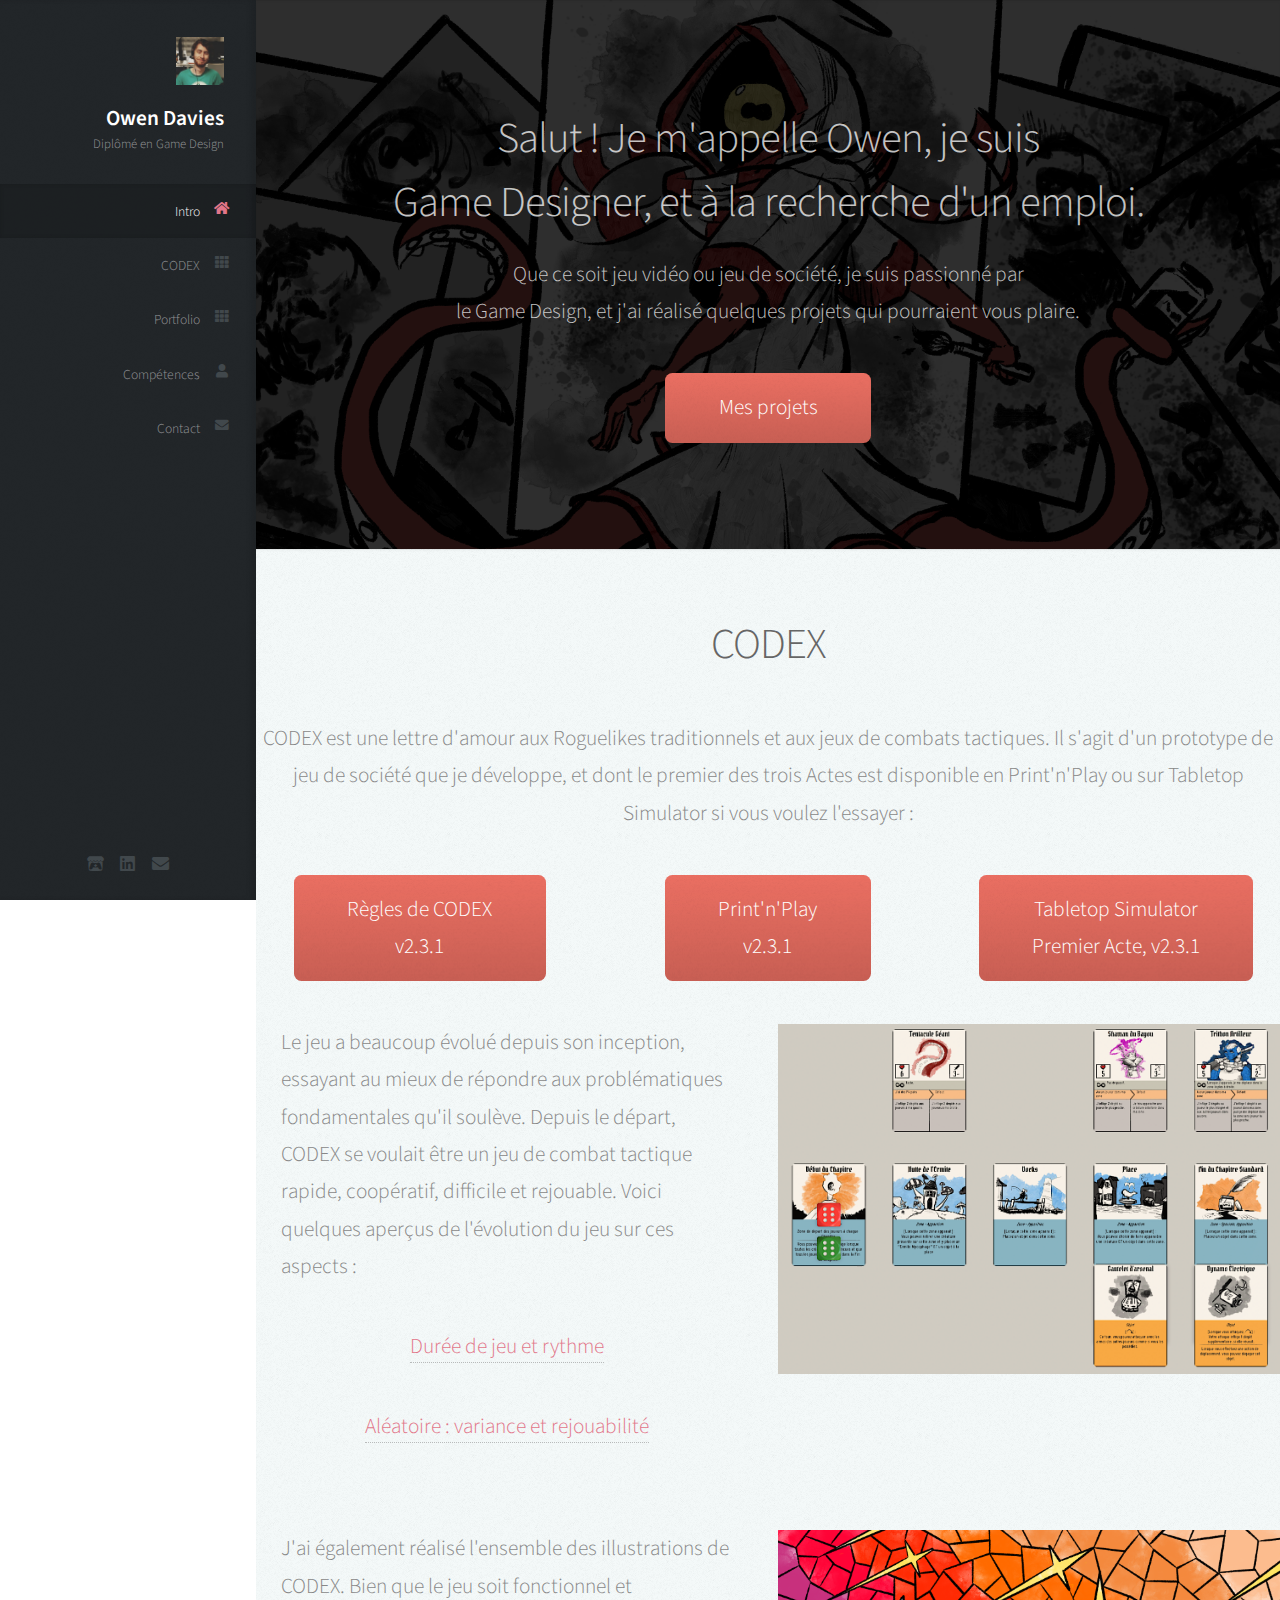
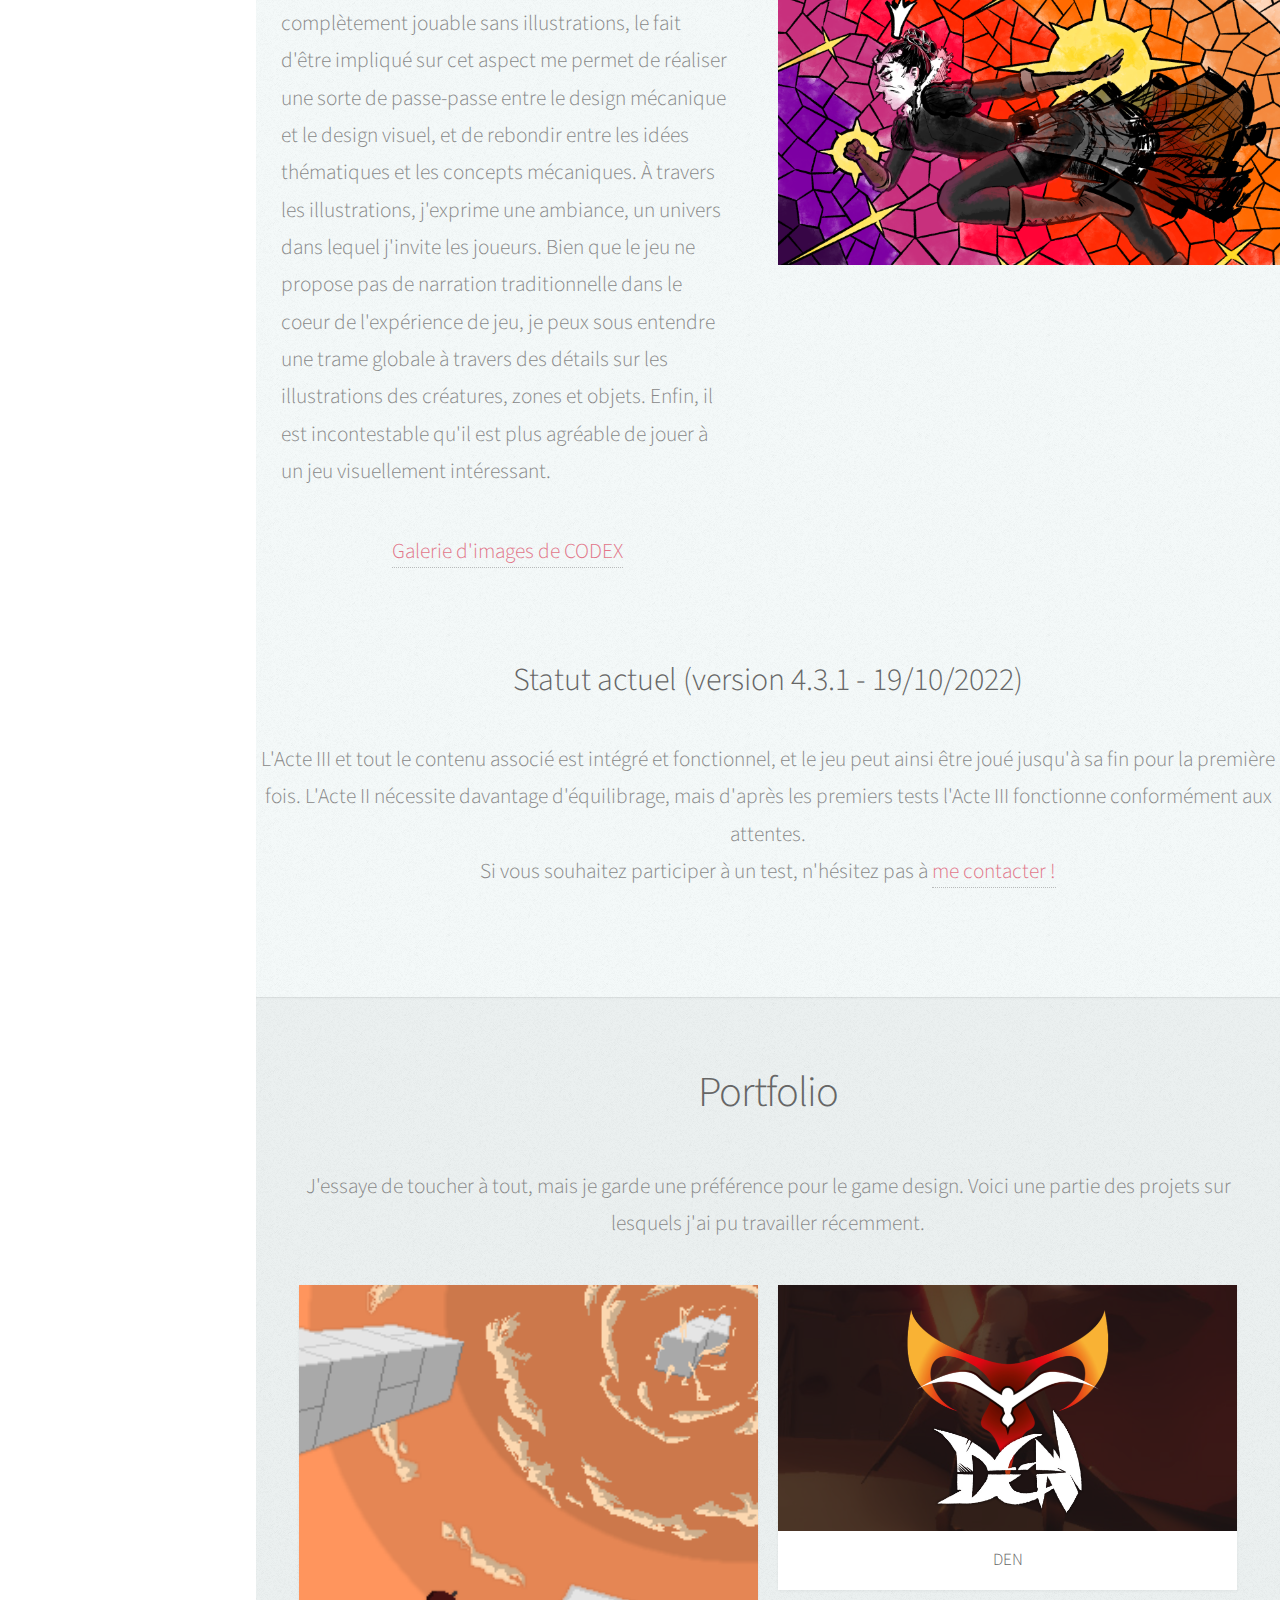
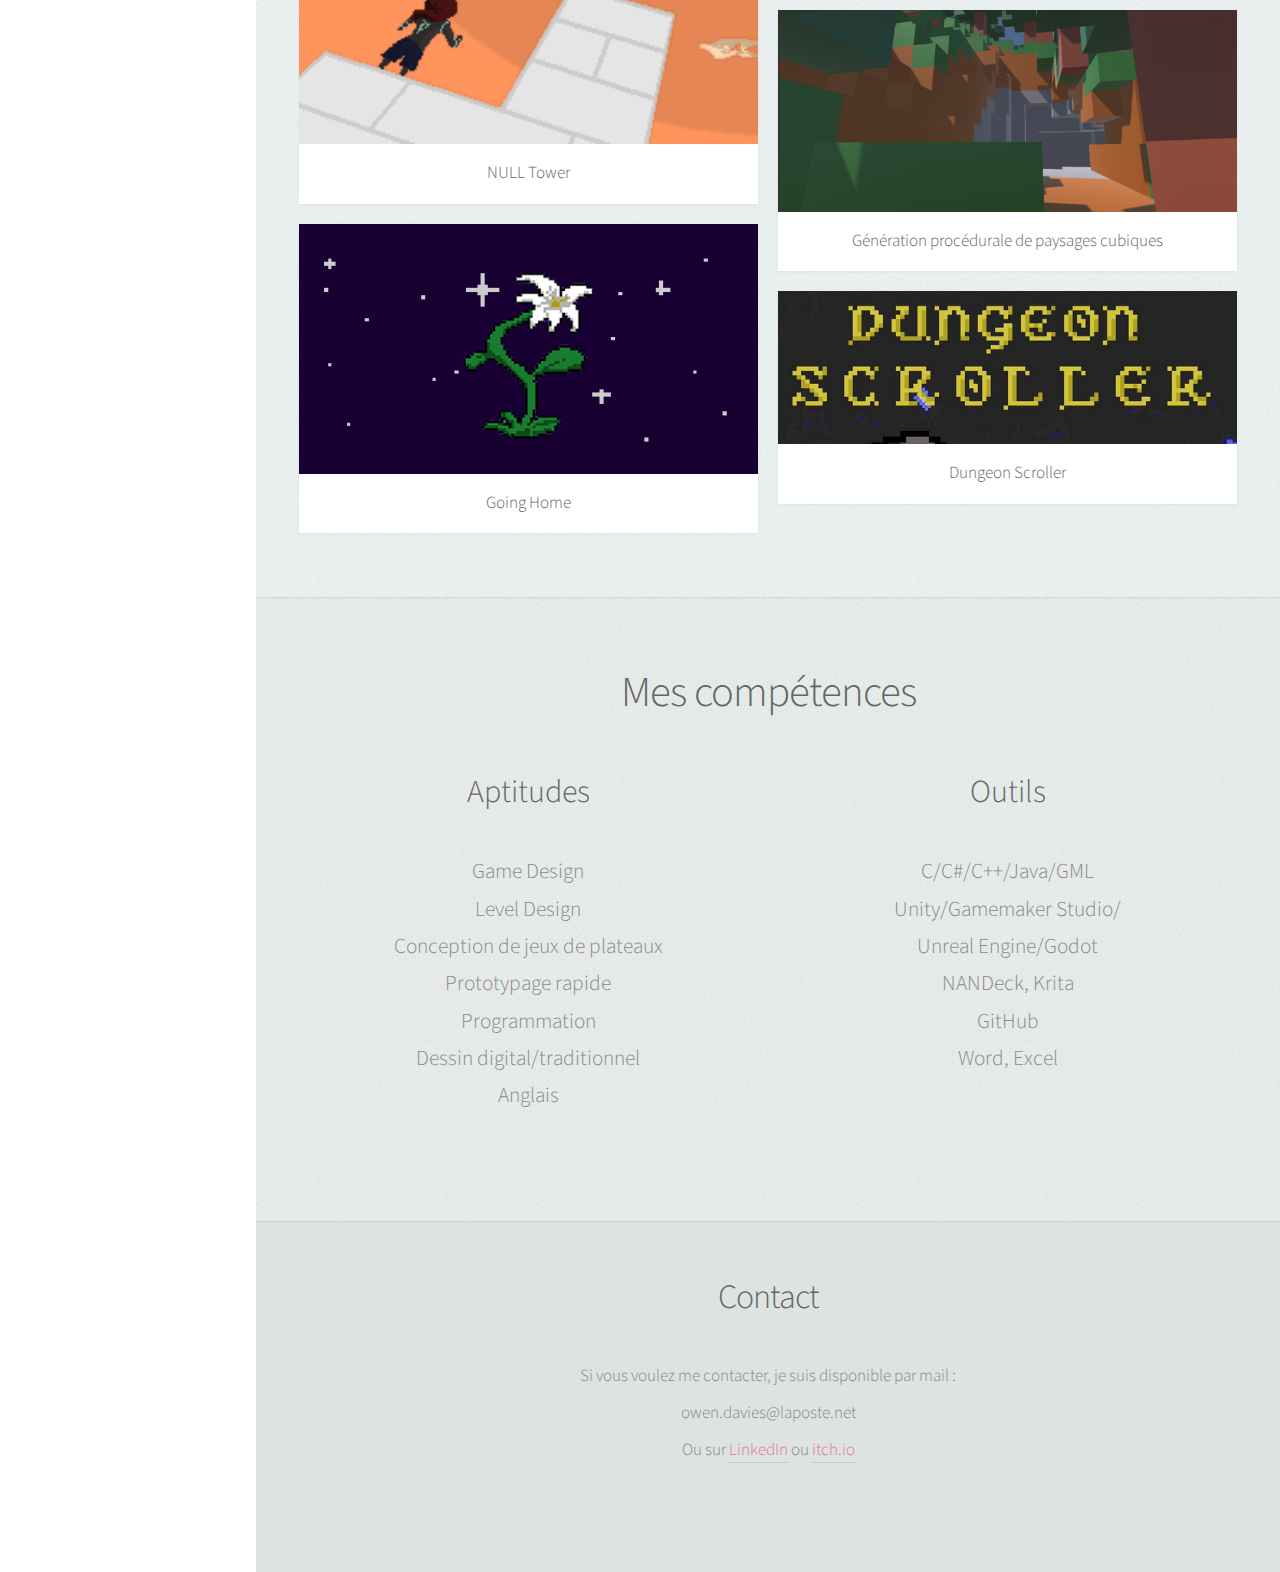
==== commit d166cb94: "Update des images, surtout" ====
--- a/index.html
+++ b/index.html
@@ -82,13 +82,13 @@
 
 					 <div class="row">
 						<div class="col-4 col-12-mobile">
-							<a href="dl/CODEX - Règles du jeu.pdf" download class="button">Règles de CODEX</a>
+							<a href="dl/CODEX - Règles du jeu.pdf" download class="button">Règles de CODEX<br>v2.3.1</a>
 						</div>
 						<div class="col-4 col-12-mobile">
-							<a href="dl/PrintNPlay - CODEX.zip" download class="button">Print'n'Play</a>
+							<a href="dl/PrintNPlay - CODEX.zip" download class="button">Print'n'Play<br>v2.3.1</a>
 						</div>
 						<div class="col-4 col-12-mobile">
-							<a href="https://steamcommunity.com/sharedfiles/filedetails/?id=2724748444" class="button">Tabletop Simulator</a>
+							<a href="https://steamcommunity.com/sharedfiles/filedetails/?id=2724748444" class="button">Tabletop Simulator<br>Premier Acte, v2.3.1</a>
 						</div>
 					</div>
 					<p> </p>
@@ -111,6 +111,16 @@
 						</div>
 						<div class="col-6 col-12-mobile">
 							<img class="image featured" src="images/codexgame/conqueror.png" alt="" />
+						</div>
+					</div>
+
+					<div class="row">
+						<div class="col-12">
+							<p>
+								<h3>Statut actuel (version 4.3.1 - 19/10/2022)</h3><br>
+								L'Acte III et tout le contenu associé est intégré et fonctionnel, et le jeu peut ainsi être joué jusqu'à sa fin pour la première fois. L'Acte II nécessite davantage d'équilibrage, mais d'après les premiers tests l'Acte III fonctionne conformément aux attentes. <br>
+								Si vous souhaitez participer à un test, n'hésitez pas à <a href="#contact" id="contact-link">me contacter !</a>
+							</p>
 						</div>
 					</div>
 				</section>
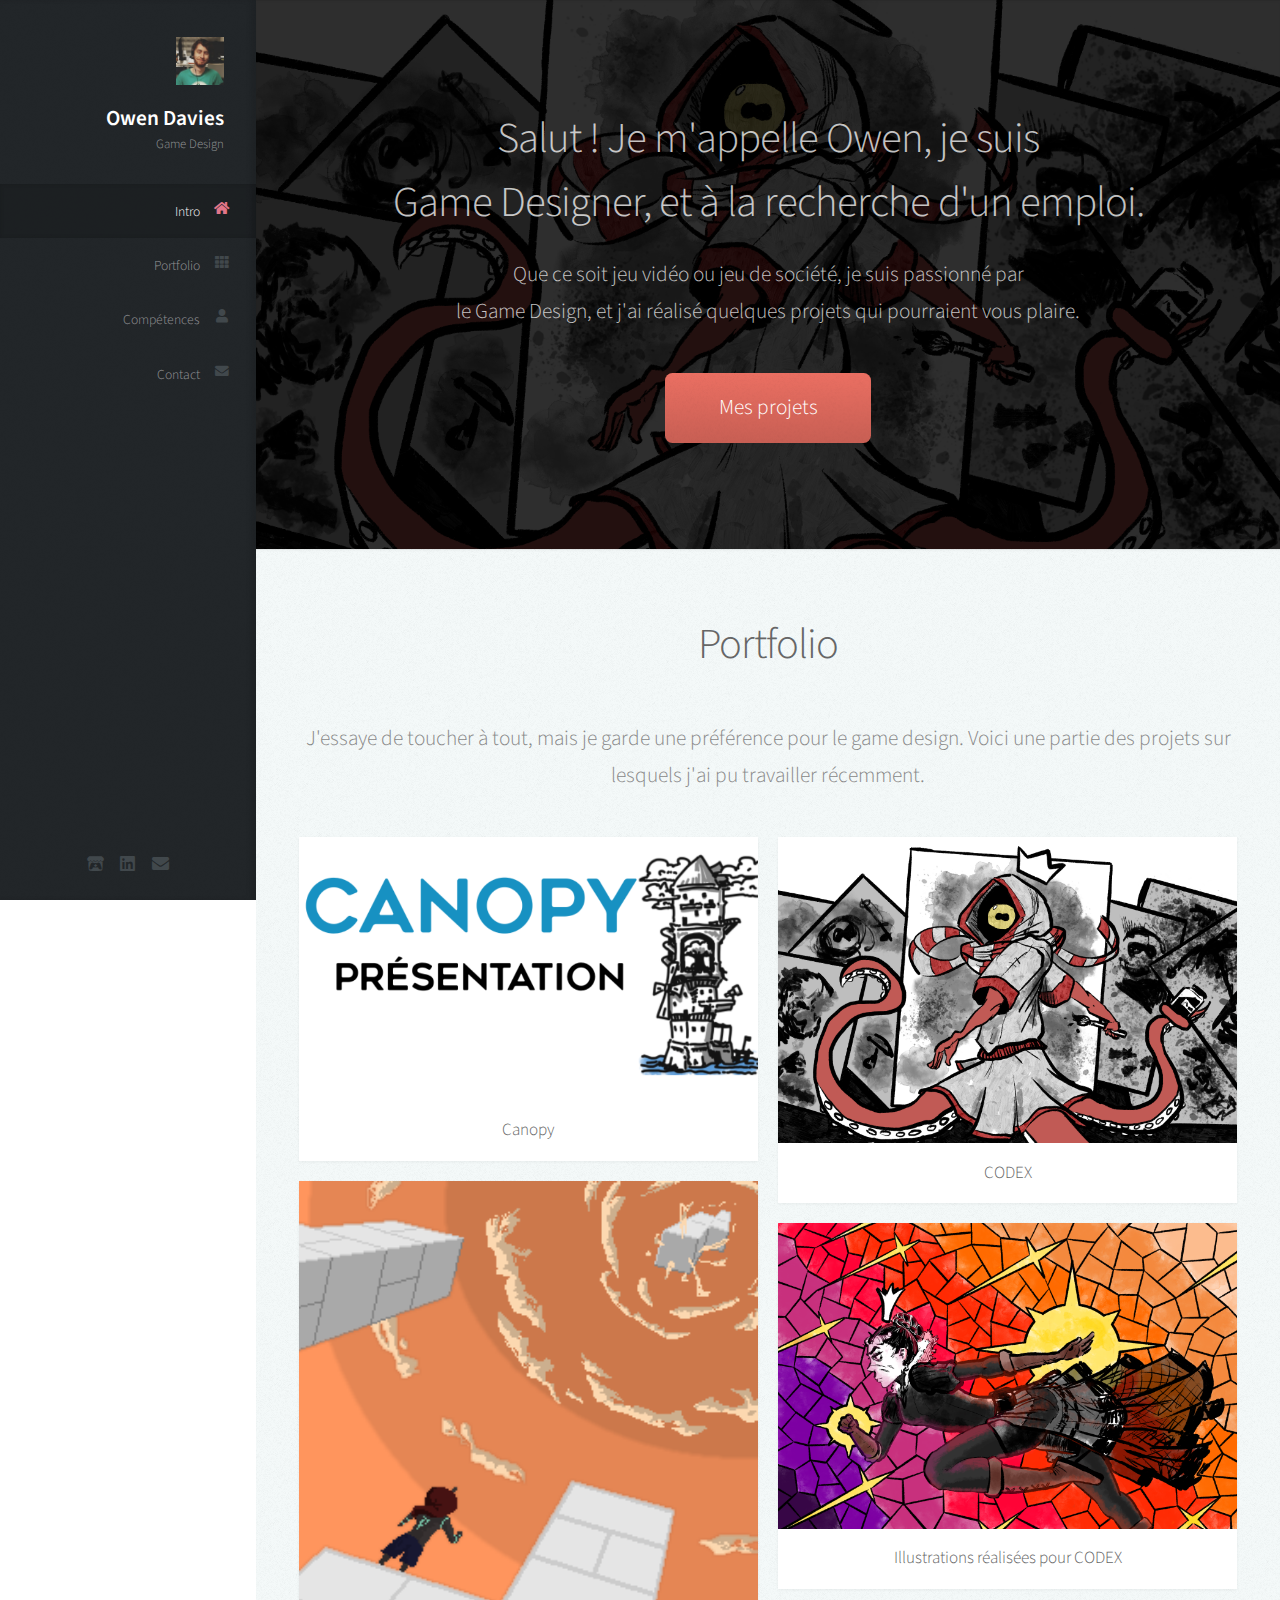
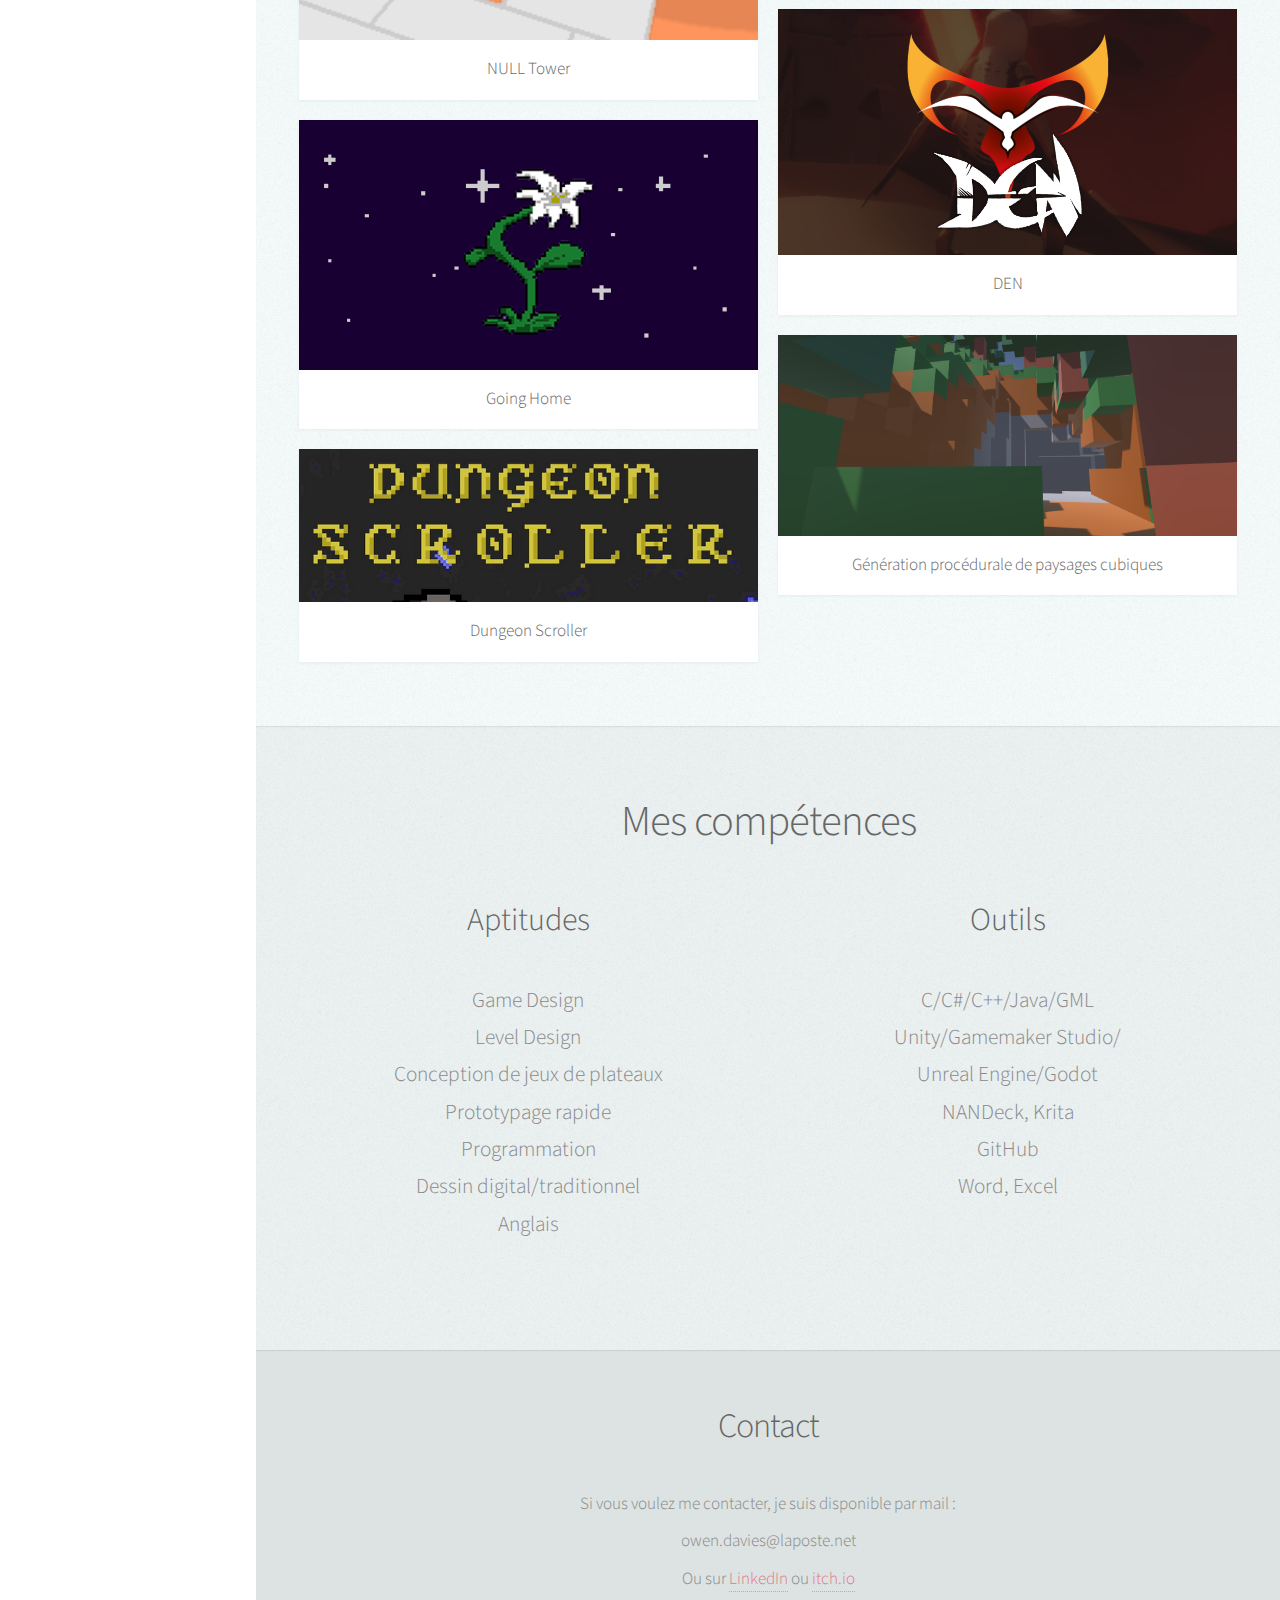
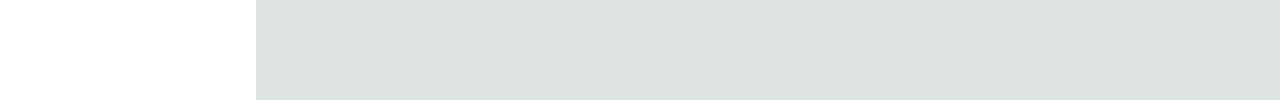
==== commit 2656279a: "Canopy Update" ====
--- a/index.html
+++ b/index.html
@@ -22,14 +22,13 @@
 						<div id="logo">
 							<span class="image avatar48"><img src="images/avatar.jpg" alt="" /></span>
 							<h1 id="title">Owen Davies</h1>
-							<p>Diplômé en Game Design</p>
+							<p>Game Design</p>
 						</div>
 
 					<!-- Nav -->
 						<nav id="nav">
 							<ul>
 								<li><a href="#top" id="top-link"><span class="icon solid fa-home">Intro</span></a></li>
-								<li><a href="#codex" id="codex-link"><span class="icon solid fa-th">CODEX</span></a></li>
 								<li><a href="#portfolio" id="portfolio-link"><span class="icon solid fa-th">Portfolio</span></a></li>
 								<li><a href="#about" id="about-link"><span class="icon solid fa-user">Compétences</span></a></li>
 								<li><a href="#contact" id="contact-link"><span class="icon solid fa-envelope">Contact</span></a></li>
@@ -71,62 +70,9 @@
 						</div>
 					</section>
 
-				<section id="codex" class="two">
-					<header>
-						<h2>CODEX</h2>
-					</header>
-					
-
-					<p>CODEX est une lettre d'amour aux Roguelikes traditionnels et aux jeux de combats tactiques. Il s'agit d'un prototype de jeu de société que je développe,
-					 et dont le premier des trois Actes est disponible en Print'n'Play ou sur Tabletop Simulator si vous voulez l'essayer :</p>
-
-					 <div class="row">
-						<div class="col-4 col-12-mobile">
-							<a href="dl/CODEX - Règles du jeu.pdf" download class="button">Règles de CODEX<br>v2.3.1</a>
-						</div>
-						<div class="col-4 col-12-mobile">
-							<a href="dl/PrintNPlay - CODEX.zip" download class="button">Print'n'Play<br>v2.3.1</a>
-						</div>
-						<div class="col-4 col-12-mobile">
-							<a href="https://steamcommunity.com/sharedfiles/filedetails/?id=2724748444" class="button">Tabletop Simulator<br>Premier Acte, v2.3.1</a>
-						</div>
-					</div>
-					<p> </p>
-
-					<div class="row">
-						<div class="col-6 col-12-mobile">
-							<p class="sidecont">Le jeu a beaucoup évolué depuis son inception, essayant au mieux de répondre aux problématiques fondamentales qu'il soulève. Depuis le départ, CODEX se voulait être un jeu de combat tactique rapide, coopératif, difficile et rejouable. Voici quelques aperçus de l'évolution du jeu sur ces aspects :</p>
-							<p><a href="codexrythme.html">Durée de jeu et rythme</a></p>
-							<p><a href="codexaleatoire.html">Aléatoire : variance et rejouabilité</a></p>
-						</div>
-						<div class="col-6 col-12-mobile">
-							<img class="image featured" src="images/codexgame/codex game.png" alt="" />
-						</div>
-					</div>
-					<p></p>
-					<div class="row">
-						<div class="col-6 col-12-mobile">
-							<p class="sidecont">J'ai également réalisé l'ensemble des illustrations de CODEX. Bien que le jeu soit fonctionnel et complètement jouable sans illustrations, le fait d'être impliqué sur cet aspect me permet de réaliser une sorte de passe-passe entre le design mécanique et le design visuel, et de rebondir entre les idées thématiques et les concepts mécaniques. À travers les illustrations, j'exprime une ambiance, un univers dans lequel j'invite les joueurs. Bien que le jeu ne propose pas de narration traditionnelle dans le coeur de l'expérience de jeu, je peux sous entendre une trame globale à travers des détails sur les illustrations des créatures, zones et objets. Enfin, il est incontestable qu'il est plus agréable de jouer à un jeu visuellement intéressant.</p>
-							<p><a href="codexgalerie.html">Galerie d'images de CODEX</a></p>
-						</div>
-						<div class="col-6 col-12-mobile">
-							<img class="image featured" src="images/codexgame/conqueror.png" alt="" />
-						</div>
-					</div>
-
-					<div class="row">
-						<div class="col-12">
-							<p>
-								<h3>Statut actuel (version 4.3.1 - 19/10/2022)</h3><br>
-								L'Acte III et tout le contenu associé est intégré et fonctionnel, et le jeu peut ainsi être joué jusqu'à sa fin pour la première fois. L'Acte II nécessite davantage d'équilibrage, mais d'après les premiers tests l'Acte III fonctionne conformément aux attentes. <br>
-								Si vous souhaitez participer à un test, n'hésitez pas à <a href="#contact" id="contact-link">me contacter !</a>
-							</p>
-						</div>
-					</div>
-				</section>
-
+				
 				<!-- Portfolio -->
-					<section id="portfolio" class="three">
+					<section id="portfolio" class="two">
 						<div class="container">
 
 							<header>
@@ -138,6 +84,13 @@
 							<div class="row">
 								<div class="col-6 col-12-mobile">
 									<article class="item">
+										<a href="canopy.html" class="image fit"><img src="images/canopy/thumbnail.png" alt="" /></a>
+										<header>
+											<h3>Canopy</h3>
+										</header>
+									</article>
+
+									<article class="item">
 										<a href="nulltower.html" class="image fit"><img src="images/ntp.png" alt="" /></a>
 										<header>
 											<h3>NULL Tower</h3>
@@ -150,8 +103,29 @@
 											<h3>Going Home</h3>
 										</header>
 									</article>
-								</div>
-								<div class="col-6 col-12-mobile">
+
+									<article class="item">
+										<a href="dungeonscroller.html#" class="image fit"><img src="images/dungeonscrollermain.png" alt="" /></a>
+										<header>
+											<h3>Dungeon Scroller</h3>
+										</header>
+									</article>
+								</div>
+								<div class="col-6 col-12-mobile">
+									<article class="item">
+										<a href="codexblog.html" class="image fit"><img src="images/codexgame/peintre.png" alt="" /></a>
+										<header>
+											<h3>CODEX</h3>
+										</header>
+									</article>
+
+									<article class="item">
+										<a href="codexgalerie.html" class="image fit"><img src="images/codexgame/conqueror.png" alt="" /></a>
+										<header>
+											<h3>Illustrations réalisées pour CODEX</h3>
+										</header>
+									</article>
+
 									<article class="item">
 										<a href="den.html" class="image fit"><img src="images/den/den title.png" alt="" /></a>
 										<header>
@@ -164,12 +138,7 @@
 											<h3>Génération procédurale de paysages cubiques</h3>
 										</header>
 									</article>
-									<article class="item">
-										<a href="dungeonscroller.html#" class="image fit"><img src="images/dungeonscrollermain.png" alt="" /></a>
-										<header>
-											<h3>Dungeon Scroller</h3>
-										</header>
-									</article>
+									
 								</div>
 							</div>
 
@@ -177,7 +146,7 @@
 					</section>
 
 				<!-- About Me -->
-					<section id="about" class="four">
+					<section id="about" class="three">
 						<div class="container">
 
 							<header>
